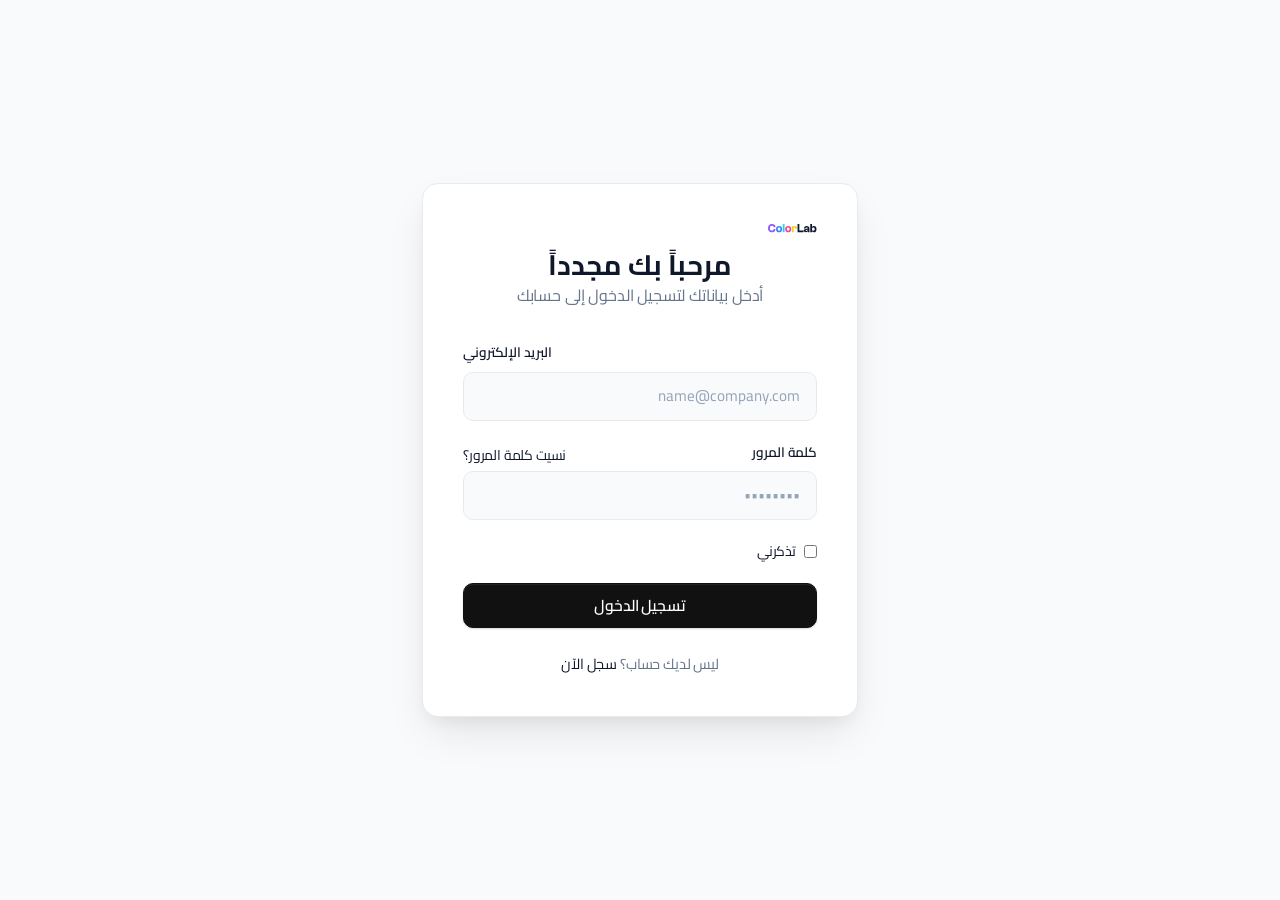
==== html/login.html @ 7257d904 "first commit" ====
<!DOCTYPE html>
<html lang="ar" dir="rtl">
<head>
    <meta charset="UTF-8">
    <meta name="viewport" content="width=device-width, initial-scale=1.0">
    <title>تسجيل الدخول - كولور لاب</title>
    <link rel="preconnect" href="https://fonts.googleapis.com">
    <link rel="preconnect" href="https://fonts.gstatic.com" crossorigin>
    <link href="https://fonts.googleapis.com/css2?family=Cairo:wght@400;500;600;700&family=Inter:wght@400;500;600;700&display=swap" rel="stylesheet">
    <link rel="stylesheet" href="../css/main.css">
    <link rel="stylesheet" href="../css/layout.css">
    <link rel="stylesheet" href="../css/components.css">
    <link rel="stylesheet" href="../css/polish.css">
    <link rel="stylesheet" href="../css/responsive.css">
    <style>
        body {
            background-color: var(--color-bg-alt);
            display: flex;
            align-items: center;
            justify-content: center;
            min-height: 100vh;
        }
        .login-container {
            width: 100%;
            max-width: 500px;
            padding: 2rem;
        }
        .login-card {
            background: #FFF;
            padding: 2.5rem;
            border-radius: var(--radius-lg);
            border: 1px solid var(--color-border);
            box-shadow: var(--shadow-hover);
            text-align: center;
        }
        .login-header {
            margin-bottom: 2rem;
        }
        .login-header h2 {
            font-size: 1.75rem;
            margin-top: 1rem;
        }
        .login-footer {
            margin-top: 1.5rem;
            font-size: 0.9rem;
            color: var(--color-text-muted);
        }
    </style>
</head>
<body>
    <div class="login-container">
        <div class="login-card fade-in">
            <div class="login-header">
                <a href="../index.html"><img src="../icons/logo.svg" alt="كولور لاب" height="32"></a>
                <h2>مرحباً بك مجدداً</h2>
                <p class="text-muted">أدخل بياناتك لتسجيل الدخول إلى حسابك</p>
            </div>
            
            <form action="#">
                <div class="form-group text-right">
                    <label class="form-label">البريد الإلكتروني</label>
                    <input type="email" class="form-control" placeholder="name@company.com" required>
                </div>
                <div class="form-group text-right">
                    <div style="display: flex; justify-content: space-between; align-items: center;">
                        <label class="form-label">كلمة المرور</label>
                        <a href="#" class="text-sm">نسيت كلمة المرور؟</a>
                    </div>
                    <input type="password" class="form-control" placeholder="••••••••" required>
                </div>
                <div class="form-group" style="display: flex; align-items: center; gap: 0.5rem;">
                    <input type="checkbox" id="remember">
                    <label for="remember" class="text-sm">تذكرني</label>
                </div>
                <button type="submit" class="btn btn-primary w-100 btn-lg">تسجيل الدخول</button>
            </form>
            
            <div class="login-footer">
                ليس لديك حساب؟ <a href="signup.html">سجل الآن</a>
            </div>
        </div>
    </div>
</body>
</html>
---- css/main.css ----
:root {
/* ==========================================================================
   Base CSS & Variables — ColorLab Design System
   Inspired by Stripe, Linear, Vercel aesthetics.
   ========================================================================== */

  /* Brand Colors (Updated based on Logo Identity) */
  --color-primary: #111111;
  --color-primary-hover: #212121;
  
  /* Primary Brand Accent (the vibrant purple from logo) */
  --color-accent: #7C3AED;
  --color-accent-hover: #6D28D9;

  /* Additional Identity Colors (from logo palette) */
  --color-blue: #2563EB;
  --color-cyan: #06B6D4;
  --color-pink: #DB2777;
  --color-yellow: #EAB308;

  /* Hero CTA button uses the purple brand color */
  --color-hero-cta: #7C3AED;
  --color-hero-cta-hover: #6D28D9;

  /* Neutral & Backgrounds */
  --color-bg: #ffffff;
  --color-bg-alt: #f9fafb;
  --color-surface: #ffffff;

  /* Typography Colors */
  --color-text: #0f172a;
  --color-text-muted: #64748b;
  --color-text-light: #94a3b8;

  /* Borders & Shadows */
  --color-border: #e8eaed;
  --color-border-hover: #c9d0d8;

  /* Shadow scale — from barely-there to deep lift */
  --shadow-xs:   0 1px 2px rgba(0, 0, 0, 0.05);
  --shadow-sm:   0 1px 3px rgba(0, 0, 0, 0.07), 0 1px 2px rgba(0, 0, 0, 0.04);
  --shadow-soft: 0 4px 16px rgba(0, 0, 0, 0.05), 0 1px 3px rgba(0, 0, 0, 0.04);
  --shadow-md:   0 8px 24px rgba(0, 0, 0, 0.07), 0 2px 6px rgba(0, 0, 0, 0.04);
  --shadow-hover: 0 20px 44px -8px rgba(0, 0, 0, 0.10), 0 8px 16px -4px rgba(0, 0, 0, 0.05);

  /* Typography System */
  --font-primary: "Inter", -apple-system, BlinkMacSystemFont, "Segoe UI", Roboto, "Helvetica Neue", Arial, sans-serif;
  --font-arabic: "Cairo", "Inter", sans-serif;

  /* Spacing & Radii */
  --radius-sm: 6px;
  --radius-md: 10px;
  --radius-lg: 16px;
  --radius-xl: 24px;
  --radius-full: 999px;

  /* Layout */
  --section-subtitle-max: 580px;

  /* Transitions */
  --transition-fast:   0.15s cubic-bezier(0.16, 1, 0.3, 1);
  --transition-normal: 0.28s cubic-bezier(0.16, 1, 0.3, 1);
  --transition-slow:   0.48s cubic-bezier(0.16, 1, 0.3, 1);
}

/* Base Reset */
*,
*::before,
*::after {
  box-sizing: border-box;
  margin: 0;
  padding: 0;
  scrollbar-width: thin;
  scrollbar-color: var(--color-primary) transparent;
}

::-webkit-scrollbar {
  width: 8px;
}

::-webkit-scrollbar-track {
  background: transparent;
}

::-webkit-scrollbar-thumb {
  background: var(--color-primary);
  border-radius: 10px;
}

::-webkit-scrollbar-thumb:hover {
  background: var(--color-primary-hover);
}

html {
  scroll-behavior: smooth;
}

body {
  font-family: var(--font-primary);
  background-color: var(--color-bg);
  color: var(--color-text);
  line-height: 1.6;
  -webkit-font-smoothing: antialiased;
  -moz-osx-font-smoothing: grayscale;
}

/* Ensure all form elements and buttons inherit the design system fonts */
input, 
button, 
select, 
textarea,
optgroup {
  font-family: inherit;
  font-size: inherit;
  line-height: inherit;
}

[lang="ar"] body,
[dir="rtl"] body {
  font-family: var(--font-arabic);
}

/* Typography Extensions */
h1,
h2,
h3,
h4,
h5,
h6 {
  line-height: 1.15;
  font-weight: 700;
  color: var(--color-text);
  letter-spacing: -0.03em;
}

[lang="ar"] h1,
[lang="ar"] h2,
[lang="ar"] h3,
[lang="ar"] h4,
[lang="ar"] h5,
[lang="ar"] h6 {
  letter-spacing: 0; /* Reset letter spacing for Arabic fonts */
}

a {
  color: var(--color-text);
  text-decoration: none;
  transition: color var(--transition-fast);
}

a:hover {
  color: var(--color-text-muted);
}

ul {
  list-style: none;
}

/* Generic Utility Classes — Using logical properties where possible */
.text-center {
  text-align: center;
}
.text-left {
  text-align: left;
}
.text-right {
  text-align: right;
}

[dir="rtl"] .text-left {
  text-align: right;
}
[dir="rtl"] .text-right {
  text-align: left;
}

.text-muted {
  color: var(--color-text-muted);
}
.text-sm {
  font-size: 0.875rem;
}

/* Backgrounds */
.bg-primary {
  background-color: var(--color-bg);
}
.bg-alt {
  background-color: var(--color-bg-alt);
}

/* Spacing Helpers */
.mt-4 {
  margin-top: 1rem;
}
.mt-6 {
  margin-top: 1.5rem;
}
.mt-8 {
  margin-top: 2rem;
}
.mt-12 {
  margin-top: 3rem;
}

.pt-12 {
  padding-top: 3rem;
}
.pb-12 {
  padding-bottom: 3rem;
}
.p-8 {
  padding: 2rem;
}
.px-4 {
  padding-left: 1rem;
  padding-right: 1rem;
}

/* Display Helpers */
.w-100 {
  width: 100%;
}
.w-80 {
  width: 80%;
}
.w-60 {
  width: 60%;
}

/* Fade in Animation */
@keyframes fadeIn {
  from {
    opacity: 0;
    transform: translateY(10px);
  }
  to {
    opacity: 1;
    transform: translateY(0);
  }
}

.fade-in {
  animation: fadeIn 0.4s ease forwards;
}
---- css/layout.css ----
/* ==========================================================================
   Layout Architecture
   ========================================================================== */

/* Universal Container */
.container {
    width: 100%;
    max-width: 1200px;
    margin: 0 auto;
    padding: 0 2rem;
}

/* Flex Utilities */
.flex-center {
    display: flex;
    align-items: center;
    justify-content: center;
}

.flex-between {
    display: flex;
    align-items: center;
    justify-content: space-between;
}

/* CSS Grid Engine */
.grid {
    display: grid;
    gap: 2rem;
}

.grid-2 {
    grid-template-columns: repeat(1, 1fr);
}

.grid-3 {
    grid-template-columns: repeat(1, 1fr);
}

@media (min-width: 768px) {
    .grid-2 {
        grid-template-columns: repeat(2, 1fr);
    }
    .grid-3 {
        grid-template-columns: repeat(3, 1fr);
    }
}

/* Sections */
.section-spacing {
    padding: 7rem 0;
}

.section-spacing-sm {
    padding: 4rem 0;
}

.section-divider {
    border-top: 1px solid var(--color-border);
}

/* Split Layout (50/50 side by side) */
.split-layout {
    display: flex;
    flex-direction: column;
    gap: 3rem;
    align-items: center;
}

@media (min-width: 900px) {
    .split-layout {
        flex-direction: row;
        justify-content: space-between;
    }
    
    .split-text, .split-image {
        flex: 1;
    }
    
    .split-image {
        max-width: 50%;
    }
}

/*
 * TOOL LAYOUT (Generator App Specific)
 * Using CSS Grid for the sidebar/main paradigm
 */
.app-layout {
    display: flex;
    min-height: 100vh;
    padding-inline-start: 0;
    transition: padding-inline-start 0.3s ease;
}

.sidebar {
    background-color: var(--color-bg-alt);
    border-inline-end: 1px solid var(--color-border);
    padding: 2rem;
    position: fixed;
    top: 0;
    inset-inline-start: 0;
    width: 320px;
    height: 100vh;
    overflow-y: auto;
    z-index: 1000;
    transition: transform 0.3s ease;
}

/* RTL / LTR specific off-screen transforms */
[dir="ltr"] .sidebar { transform: translateX(-100%); }
[dir="rtl"] .sidebar { transform: translateX(100%); }

.sidebar.open {
    transform: translateX(0) !important;
}

.app-layout.sidebar-open {
    padding-inline-start: 320px;
}

.main-content {
    padding: 2rem;
    background-color: var(--color-bg);
    flex: 1;
    min-width: 0; /* allows grid to shrink properly */
}

/* Sidebar close button for mobile or general use */
.sidebar-close {
    display: flex;
    justify-content: space-between;
    align-items: center;
    margin-bottom: 2rem;
}
---- css/components.css ----
/* ==========================================================================
   Components CSS — ColorLab Design System
   Buttons • Cards • Badges • Nav • Forms • Marketing blocks
   ========================================================================== */

/* ==========================================================================
   1. NAVBAR
   ========================================================================== */

.navbar {
  border-bottom: 1px solid transparent;
  background-color: rgba(255, 255, 255, 0.88);
  backdrop-filter: blur(16px);
  -webkit-backdrop-filter: blur(16px);
  position: sticky;
  top: 0;
  z-index: 100;
  transition:
    background-color var(--transition-normal),
    border-color var(--transition-normal),
    box-shadow var(--transition-normal);
}

.navbar.scrolled {
  border-bottom-color: var(--color-border);
}

.nav-content {
  display: flex;
  justify-content: space-between;
  align-items: center;
  height: 68px;
}

.logo {
  font-size: 1.25rem;
  font-weight: 700;
  letter-spacing: -0.05em;
  color: var(--color-text);
  display: flex;
  align-items: center;
}

.logo img {
  height: 30px;
}

.nav-links {
  display: flex;
  gap: 2rem;
  align-items: center;
}

.nav-link {
  font-size: 0.9rem;
  font-weight: 500;
  color: var(--color-text-muted);
  text-decoration: none;
  transition: color var(--transition-fast);
}

.nav-link:hover {
  color: var(--color-text);
}

/* ==========================================================================
   2. BUTTONS
   ========================================================================== */

.btn {
  display: inline-flex;
  align-items: center;
  justify-content: center;
  gap: 0.4em;
  padding: 0.65rem 1.4rem;
  font-weight: 600;
  font-size: 0.9rem;
  border-radius: var(--radius-md);
  border: 1px solid transparent;
  cursor: pointer;
  transition:
    background-color var(--transition-fast),
    box-shadow var(--transition-fast),
    transform var(--transition-fast),
    color var(--transition-fast),
    border-color var(--transition-fast);
  text-decoration: none;
  line-height: 1;
  white-space: nowrap;
  letter-spacing: -0.01em;
}

/* Black / brand primary button */
.btn-primary {
  background-color: var(--color-primary);
  color: #fff;
  border-color: var(--color-primary);
  box-shadow:
    0 1px 2px rgba(0, 0, 0, 0.15),
    inset 0 1px 0 rgba(255, 255, 255, 0.08);
}

.btn-primary:hover {
  background-color: var(--color-primary-hover);
  color: #fff;
  border-color: var(--color-primary-hover);
  box-shadow:
    0 4px 12px rgba(0, 0, 0, 0.15),
    inset 0 1px 0 rgba(255, 255, 255, 0.08);
  transform: translateY(-1px);
}

/* Ghost / secondary button */
.btn-secondary {
  background-color: #fff;
  color: var(--color-text);
  border-color: var(--color-border);
  box-shadow: var(--shadow-sm);
}

.btn-secondary:hover {
  background-color: var(--color-bg-alt);
  border-color: var(--color-border-hover);
  box-shadow: var(--shadow-soft);
  color: var(--color-text);
  transform: translateY(-1px);
}

/* Blue accent button — used for hero primary CTA */
.btn-accent {
  background-color: var(--color-hero-cta);
  color: #fff;
  border-color: var(--color-hero-cta);
  box-shadow:
    0 4px 16px rgba(26, 86, 255, 0.28),
    inset 0 1px 0 rgba(255, 255, 255, 0.12);
}

.btn-accent:hover {
  background-color: var(--color-hero-cta-hover);
  color: #fff;
  border-color: var(--color-hero-cta-hover);
  box-shadow:
    0 6px 22px rgba(26, 86, 255, 0.35),
    inset 0 1px 0 rgba(255, 255, 255, 0.12);
  transform: translateY(-1px);
}

.btn-sm {
  padding: 0.45rem 0.9rem;
  font-size: 0.85rem;
}

.btn-lg {
  padding: 0.875rem 1.75rem;
  font-size: 0.975rem;
}

/* ==========================================================================
   3. CARDS (Base)
   ========================================================================== */

.card {
  background-color: var(--color-surface);
  border-radius: var(--radius-lg);
  border: 1px solid var(--color-border);
  padding: 2rem;
  box-shadow: var(--shadow-soft);
  transition:
    box-shadow var(--transition-normal),
    transform var(--transition-normal),
    border-color var(--transition-normal);
}

.card:hover {
  box-shadow: var(--shadow-hover);
  transform: translateY(-2px);
  border-color: var(--color-border-hover);
}

/* ==========================================================================
   4. BADGES
   ========================================================================== */

.badge {
  display: inline-flex;
  align-items: center;
  gap: 0.4rem;
  padding: 0.32rem 0.85rem;
  border-radius: var(--radius-full);
  font-size: 0.7rem;
  font-weight: 700;
  text-transform: uppercase;
  letter-spacing: 0.08em;
  background-color: #eff6ff;
  color: var(--color-accent);
  border: 1px solid #dbeafe;
  margin-bottom: 1.25rem;
}

.badge::before {
  content: "";
  display: inline-block;
  width: 5px;
  height: 5px;
  border-radius: 50%;
  background: currentColor;
  opacity: 0.75;
  flex-shrink: 0;
}

/* Dark glass badge — used in offers section */
.badge-glass {
  background: rgba(255, 255, 255, 0.1);
  color: #fff;
  border: 1px solid rgba(255, 255, 255, 0.18);
  letter-spacing: 0.08em;
}

.badge-glass::before {
  background: rgba(255, 255, 255, 0.7);
}

/* ==========================================================================
   5. HERO SECTION
   ========================================================================== */

.hero {
  min-height: calc(100vh - 68px);
  display: flex;
  align-items: center;
  background: #fff;
  position: relative;
  overflow: hidden;
}

.hero-title {
  font-size: clamp(2.75rem, 5.5vw, 4.25rem);
  font-weight: 800;
  letter-spacing: -0.04em;
  line-height: 1.05;
  margin-bottom: 1.25rem;
  color: var(--color-text);
}

.hero-subtitle {
  font-size: 1.1rem;
  color: var(--color-text-muted);
  max-width: 500px;
  line-height: 1.75;
  margin: 0 0 2.25rem;
}

.hero-actions {
  display: flex;
  gap: 0.875rem;
  align-items: center;
  margin-bottom: 2rem;
}

/* Hero CTA button is blue (accent), not black */
.hero-cta-btn {
  display: inline-flex;
  align-items: center;
  gap: 0.4em;
  padding: 0.875rem 1.75rem;
  font-size: 0.975rem;
  font-weight: 700;
  border-radius: var(--radius-md);
  background-color: var(--preview-primary, var(--color-hero-cta));
  color: #fff;
  border: none;
  cursor: pointer;
  text-decoration: none;
  transition:
    background-color 0.4s ease,
    box-shadow var(--transition-fast),
    transform var(--transition-fast);
  box-shadow: 0 4px 16px rgba(26, 86, 255, 0.25);
  letter-spacing: -0.01em;
  line-height: 1;
}

.hero-cta-btn:hover {
  transform: translateY(-1px);
  box-shadow: 0 6px 24px rgba(26, 86, 255, 0.35);
  color: #fff;
}

/* Interactive color picker (try-it panel) */
.hero-interactive {
  border-top: 1px solid var(--color-border);
  padding-top: 1.5rem;
}

.hero-interactive-label {
  font-size: 0.8rem;
  font-weight: 600;
  color: var(--color-text-muted);
  margin-bottom: 0.75rem;
  text-transform: uppercase;
  letter-spacing: 0.06em;
}

.hero-color-picker {
  display: flex;
  gap: 0.65rem;
  align-items: center;
}

/* Palette swatch buttons */
.color-btn {
  width: 26px;
  height: 26px;
  border-radius: 50%;
  border: 2px solid #fff;
  cursor: pointer;
  background: none;
  padding: 0;
  box-shadow: 0 0 0 2px transparent;
  transition:
    transform 160ms cubic-bezier(0.16, 1, 0.3, 1),
    box-shadow 160ms ease;
  flex-shrink: 0;
}

.color-btn:hover {
  transform: scale(1.22);
}

.color-btn.active {
  transform: scale(1.18);
}

/* ==========================================================================
   6. HERO VISUAL CARDS (Right side floating composition)
   ========================================================================== */

.hero-visuals {
  position: relative;
  height: 460px;
  display: flex;
  align-items: center;
  justify-content: center;
}

/* Ambient blur glow behind cards */
.hero-glow {
  position: absolute;
  top: 50%;
  left: 50%;
  width: 260px;
  height: 260px;
  background: var(--preview-primary, var(--color-hero-cta));
  filter: blur(88px);
  opacity: 0.12;
  transform: translate(-50%, -50%);
  transition: background 0.5s ease;
  border-radius: 50%;
  pointer-events: none;
}

/* Decorative dot grid */
.hero-dots {
  position: absolute;
  top: 10px;
  right: -10px;
  width: 140px;
  height: 140px;
  background-image: radial-gradient(
    var(--color-border) 1.5px,
    transparent 1.5px
  );
  background-size: 14px 14px;
  opacity: 0.6;
  pointer-events: none;
  z-index: 1;
}

/* Primary palette card */
.hero-palette-card {
  position: absolute;
  top: 30px;
  right: 10px;
  width: 256px;
  background-color: var(--preview-card, #f8fafc);
  border: 1px solid var(--preview-border, var(--color-border));
  border-radius: var(--radius-lg);
  padding: 1.25rem;
  box-shadow:
    0 20px 48px rgba(0, 0, 0, 0.08),
    0 4px 12px rgba(0, 0, 0, 0.04);
  transform: rotate(2.5deg);
  z-index: 3;
  transition:
    background-color 0.5s ease,
    border-color 0.5s ease,
    box-shadow 0.5s ease;
}

.hero-card-header {
  display: flex;
  justify-content: space-between;
  align-items: center;
  margin-bottom: 1.1rem;
}

.hero-card-dots {
  display: flex;
  gap: 0.45rem;
}

.hero-card-dot {
  width: 10px;
  height: 10px;
  border-radius: 50%;
  transition: background-color 0.4s ease;
}

.hero-card-label {
  font-size: 0.65rem;
  font-weight: 700;
  color: var(--preview-text-sec, var(--color-text-muted));
  text-transform: uppercase;
  letter-spacing: 0.08em;
}

.hero-swatch-primary {
  height: 90px;
  background-color: var(--preview-primary, var(--color-hero-cta));
  border-radius: 10px;
  margin-bottom: 0.75rem;
  display: flex;
  align-items: flex-end;
  padding: 0.7rem;
  transition: background-color 0.4s ease;
}

.hero-swatch-label {
  background-color: rgba(255, 255, 255, 0.92);
  padding: 0.2rem 0.55rem;
  border-radius: 4px;
  font-size: 0.65rem;
  font-weight: 700;
  color: #0f172a;
}

.hero-swatch-row {
  display: grid;
  grid-template-columns: 1fr 1fr;
  gap: 0.65rem;
}

.hero-swatch-secondary,
.hero-swatch-accent {
  height: 48px;
  border-radius: 8px;
  display: flex;
  align-items: flex-end;
  padding: 0.45rem;
  transition: background-color 0.4s ease;
}

.hero-swatch-secondary {
  background-color: var(--preview-secondary, #0ea5e9);
}

.hero-swatch-accent {
  background-color: var(--preview-accent, #f43f5e);
}

.hero-swatch-label-sm {
  background-color: rgba(255, 255, 255, 0.9);
  padding: 0.15rem 0.4rem;
  border-radius: 3px;
  font-size: 0.58rem;
  font-weight: 700;
  color: #0f172a;
}

/* Secondary UI block-fragment card */
.hero-ui-block {
  position: absolute;
  bottom: 50px;
  left: 0;
  width: 210px;
  background-color: var(--preview-surface, #fff);
  border: 1px solid var(--preview-border, var(--color-border));
  border-radius: 14px;
  padding: 1.25rem;
  box-shadow:
    0 14px 36px rgba(0, 0, 0, 0.07),
    0 3px 8px rgba(0, 0, 0, 0.04);
  transform: rotate(-3.5deg);
  z-index: 2;
  transition:
    background-color 0.5s ease,
    border-color 0.5s ease;
}

.hero-ui-block-line {
  height: 5px;
  width: 42%;
  background-color: var(--preview-text-sec, var(--color-text-muted));
  border-radius: 3px;
  margin-bottom: 1.1rem;
  opacity: 0.4;
  transition: background-color 0.4s ease;
}

.hero-ui-block-placeholder {
  height: 52px;
  background-color: var(--preview-text-pri, var(--color-text));
  border-radius: 8px;
  margin-bottom: 0.9rem;
  opacity: 0.05;
  transition: background-color 0.4s ease;
}

.hero-ui-block-actions {
  display: flex;
  gap: 0.5rem;
  align-items: center;
}

.hero-ui-input {
  flex: 1;
  height: 26px;
  background-color: var(--preview-bg, #f1f5f9);
  border: 1px solid var(--preview-border, var(--color-border));
  border-radius: 6px;
  transition: all 0.4s ease;
}

.hero-ui-btn {
  width: 56px;
  height: 26px;
  background-color: var(--preview-primary, var(--color-hero-cta));
  border-radius: 6px;
  transition: background-color 0.4s ease;
}

/* Floating notification chip */
.hero-chip {
  position: absolute;
  bottom: 158px;
  right: -8px;
  padding: 0.55rem 1rem;
  background-color: var(--preview-card, #f8fafc);
  border: 1px solid var(--preview-border, var(--color-border));
  color: var(--preview-text-pri, var(--color-text));
  border-radius: var(--radius-full);
  font-weight: 600;
  font-size: 0.78rem;
  box-shadow: 0 8px 24px rgba(0, 0, 0, 0.09);
  display: flex;
  align-items: center;
  gap: 0.5rem;
  z-index: 4;
  transition:
    background-color 0.4s ease,
    border-color 0.4s ease,
    color 0.4s ease;
  white-space: nowrap;
}

.hero-chip-dot {
  width: 7px;
  height: 7px;
  border-radius: 50%;
  background-color: var(--preview-accent, #f43f5e);
  flex-shrink: 0;
  animation: chipPulse 2s ease-in-out infinite;
}

@keyframes chipPulse {
  0%,
  100% {
    opacity: 1;
    transform: scale(1);
  }
  50% {
    opacity: 0.65;
    transform: scale(0.85);
  }
}

/* ==========================================================================
   7. SECTION TYPOGRAPHY
   ========================================================================== */

.section-label {
  display: inline-block;
  font-size: 0.72rem;
  font-weight: 700;
  letter-spacing: 0.1em;
  text-transform: uppercase;
  color: var(--color-accent);
  margin-bottom: 0.875rem;
}

.section-title {
  font-size: clamp(2rem, 3.5vw, 2.75rem);
  font-weight: 800;
  letter-spacing: -0.04em;
  line-height: 1.1;
  margin-bottom: 1rem;
  color: var(--color-text);
}

.section-subtitle {
  font-size: 1.05rem;
  color: var(--color-text-muted);
  max-width: var(--section-subtitle-max, 580px);
  margin: 0 auto 3.5rem;
  line-height: 1.72;
}

/* ==========================================================================
   8. SERVICE CARDS
   ========================================================================== */

.service-card {
  text-align: inherit;
  padding: 2.25rem;
  background: #fff;
  border: 1px solid rgba(0, 0, 0, 0.07);
  border-top: 3px solid transparent;
  border-radius: var(--radius-lg);
  box-shadow: var(--shadow-sm);
  transition:
    transform var(--transition-normal),
    box-shadow var(--transition-normal),
    border-top-color var(--transition-normal);
}

.service-card:hover {
  border-top-color: var(--color-accent);
  transform: translateY(-3px);
  box-shadow: var(--shadow-md);
}

.service-card h3 {
  font-size: 1.05rem;
  font-weight: 700;
  margin-bottom: 0.65rem;
  letter-spacing: -0.02em;
  color: var(--color-text);
}

.service-card p {
  font-size: 0.9rem;
  line-height: 1.7;
  color: var(--color-text-muted);
}

/* ==========================================================================
   9. FEATURE CARDS
   ========================================================================== */

.feature-card {
  text-align: inherit;
  padding: 2.25rem;
  background: #fff;
  border: 1px solid rgba(0, 0, 0, 0.07);
  border-radius: var(--radius-lg);
  box-shadow: var(--shadow-sm);
  transition:
    transform var(--transition-normal),
    box-shadow var(--transition-normal),
    border-color var(--transition-normal);
}

.feature-card:hover {
  transform: translateY(-3px);
  box-shadow: var(--shadow-md);
  border-color: rgba(0, 0, 0, 0.1);
}

.feature-card h3 {
  font-size: 1.05rem;
  font-weight: 700;
  margin-bottom: 0.6rem;
  color: var(--color-text);
  letter-spacing: -0.02em;
}

.feature-card p {
  font-size: 0.9rem;
  line-height: 1.7;
  color: var(--color-text-muted);
}

/* ==========================================================================
   10. ICON BOX
   ========================================================================== */

.icon-box {
  display: inline-flex;
  align-items: center;
  justify-content: center;
  width: 44px;
  height: 44px;
  border-radius: 12px;
  background: #f3f4f6;
  color: #555;
  margin-bottom: 1.5rem;
  flex-shrink: 0;
}

.icon-box.accent {
  background: #eff6ff;
  color: var(--color-accent);
}

/* ==========================================================================
   11. HOW IT WORKS — Step Cards
   ========================================================================== */

.step-card {
  position: relative;
  padding: 2rem;
  text-align: inherit;
}

.step-number {
  font-size: 4.5rem;
  font-weight: 900;
  line-height: 1;
  letter-spacing: -0.05em;
  color: var(--color-text);
  opacity: 0.05;
  display: block;
  font-variant-numeric: tabular-nums;
  margin-bottom: 0.5rem;
}

.step-card h4 {
  font-size: 1.1rem;
  font-weight: 700;
  margin-bottom: 0.65rem;
  color: var(--color-text);
  letter-spacing: -0.02em;
}

.step-card p {
  font-size: 0.9rem;
  line-height: 1.7;
  color: var(--color-text-muted);
}

/* ==========================================================================
   12. PRICING
   ========================================================================== */

.pricing-grid {
  display: grid;
  gap: 1.5rem;
  margin-top: 3rem;
  align-items: start;
}

@media (min-width: 768px) {
  .pricing-grid {
    grid-template-columns: repeat(3, 1fr);
  }
}

.pricing-card {
  background: #fff;
  border: 1px solid var(--color-border);
  border-radius: var(--radius-lg);
  padding: 2.25rem;
  display: flex;
  flex-direction: column;
  position: relative;
  transition:
    transform var(--transition-normal),
    box-shadow var(--transition-normal),
    border-color var(--transition-normal);
  box-shadow: var(--shadow-soft);
}

.pricing-card:hover {
  transform: translateY(-3px);
  box-shadow: var(--shadow-hover);
}

.pricing-card.popular {
  border: 2px solid var(--color-accent);
  box-shadow: var(--shadow-hover);
  transform: translateY(-6px);
}

.pricing-card.popular:hover {
  transform: translateY(-9px);
}

.pricing-card.popular::before {
  content: "موصى به";
  position: absolute;
  top: 0;
  left: 50%;
  transform: translate(-50%, -50%);
  background: var(--color-accent);
  color: #fff;
  padding: 0.32rem 1.1rem;
  border-radius: var(--radius-full);
  font-size: 0.7rem;
  font-weight: 700;
  letter-spacing: 0.06em;
  text-transform: uppercase;
}

.pricing-header h3 {
  font-size: 1.05rem;
  font-weight: 700;
  letter-spacing: -0.02em;
  margin-bottom: 0.35rem;
  color: var(--color-text);
}

.pricing-header p {
  font-size: 0.875rem;
  color: var(--color-text-muted);
  line-height: 1.5;
  margin: 0;
}

.pricing-price {
  font-size: 2.75rem;
  font-weight: 800;
  color: var(--color-text);
  margin: 1.25rem 0;
  letter-spacing: -0.04em;
  line-height: 1;
  display: flex;
  align-items: flex-end;
  gap: 0.2rem;
}

.pricing-price sup {
  font-size: 1.15rem;
  font-weight: 700;
  margin-bottom: 0.35rem;
}

.pricing-price span {
  font-size: 0.875rem;
  font-weight: 400;
  color: var(--color-text-muted);
  margin-bottom: 0.15rem;
}

.pricing-divider {
  border: none;
  border-top: 1px solid var(--color-border);
  margin: 1.25rem 0;
}

.pricing-features {
  margin: 0 0 1.5rem;
  flex: 1;
}

.pricing-features li {
  display: flex;
  align-items: center;
  gap: 0.75rem;
  padding: 0.45rem 0;
  font-size: 0.9rem;
  color: var(--color-text-muted);
  border-bottom: 1px solid rgba(0, 0, 0, 0.04);
  line-height: 1.4;
}

.pricing-features li:last-child {
  border-bottom: none;
}

/* SVG check icon for pricing lists */
.check-icon {
  display: inline-flex;
  align-items: center;
  justify-content: center;
  width: 17px;
  height: 17px;
  border-radius: 50%;
  background: #ecfdf5;
  color: #059669;
  flex-shrink: 0;
  font-size: 0.6rem;
  font-weight: 700;
}

.pricing-features li svg.icon {
  width: 15px;
  height: 15px;
  color: #059669;
  flex-shrink: 0;
}

/* ==========================================================================
   13. TESTIMONIALS
   ========================================================================== */

.testimonials-grid {
  display: grid;
  gap: 1.5rem;
  margin-top: 3rem;
}

@media (min-width: 768px) {
  .testimonials-grid {
    grid-template-columns: repeat(3, 1fr);
  }
}

.testimonial-card {
  background: #fff;
  border: 1px solid var(--color-border);
  border-radius: var(--radius-lg);
  padding: 2rem;
  text-align: left;
  box-shadow: var(--shadow-soft);
  transition:
    box-shadow var(--transition-normal),
    border-color var(--transition-normal),
    transform var(--transition-normal);
  position: relative;
  overflow: hidden;
}

.testimonial-card:hover {
  box-shadow: var(--shadow-md);
  border-color: var(--color-border-hover);
  transform: translateY(-2px);
}

.testimonial-card::before {
  content: "\201C";
  position: absolute;
  top: 1rem;
  right: 1.5rem;
  font-size: 5rem;
  line-height: 1;
  font-family: Georgia, serif;
  color: var(--color-text);
  opacity: 0.04;
  pointer-events: none;
}

.testimonial-stars {
  display: flex;
  gap: 2px;
  margin-bottom: 1rem;
  color: #f59e0b;
  font-size: 0.8rem;
}

.testimonial-content {
  font-size: 0.95rem;
  color: var(--color-text);
  margin-bottom: 1.5rem;
  font-style: normal;
  line-height: 1.8;
  font-weight: 400;
}

.testimonial-author {
  display: flex;
  align-items: center;
  gap: 0.875rem;
}

.author-avatar {
  width: 40px;
  height: 40px;
  border-radius: 50%;
  overflow: hidden;
  flex-shrink: 0;
  border: 2px solid var(--color-border);
}

.author-avatar img {
  width: 100%;
  height: 100%;
  object-fit: cover;
  display: block;
}

.author-info h5 {
  font-size: 0.875rem;
  font-weight: 700;
  color: var(--color-text);
  letter-spacing: -0.01em;
  margin: 0 0 0.15rem;
}

.author-info p {
  font-size: 0.78rem;
  color: var(--color-text-light);
  margin: 0;
  line-height: 1.4;
}

/* ==========================================================================
   14. FORMS
   ========================================================================== */

.form-group {
  margin-bottom: 1.25rem;
  text-align: left;
  position: relative;
}

.form-label {
  display: block;
  font-size: 0.83rem;
  font-weight: 600;
  margin-bottom: 0.45rem;
  color: var(--color-text);
  letter-spacing: -0.01em;
}

.form-control {
  width: 100%;
  padding: 0.75rem 1rem;
  font-size: 0.95rem;
  font-family: inherit;
  background: var(--color-bg-alt);
  border: 1px solid var(--color-border);
  border-radius: var(--radius-md);
  color: var(--color-text);
  transition:
    border-color var(--transition-fast),
    box-shadow var(--transition-fast),
    background var(--transition-fast);
  line-height: 1.5;
}

.form-control::placeholder {
  color: var(--color-text-light);
}

.form-control:focus {
  outline: none;
  background: #fff;
  border-color: rgba(26, 86, 255, 0.5);
  box-shadow: 0 0 0 3px rgba(26, 86, 255, 0.09);
}

textarea.form-control {
  min-height: 130px;
  resize: vertical;
}

/* ==========================================================================
   15. CONTACT
   ========================================================================== */

.contact-wrapper {
  display: grid;
  gap: 3rem;
}

@media (min-width: 768px) {
  .contact-wrapper {
    grid-template-columns: 1fr 1.5fr;
  }
}

.contact-info {
  text-align: left;
}

.info-item {
  display: flex;
  gap: 1rem;
  margin-bottom: 1.75rem;
  align-items: flex-start;
}

.info-icon {
  width: 38px;
  height: 38px;
  min-width: 38px;
  background: #eff6ff;
  border-radius: 10px;
  display: flex;
  align-items: center;
  justify-content: center;
  color: var(--color-accent);
  flex-shrink: 0;
}

.info-text h5 {
  font-size: 0.875rem;
  font-weight: 700;
  margin: 0 0 0.2rem;
  color: var(--color-text);
  letter-spacing: -0.01em;
}

.info-text p {
  font-size: 0.875rem;
  color: var(--color-text-muted);
  margin: 0;
  line-height: 1.5;
}

.contact-form.card {
  padding: 2.5rem;
}

/* Map Placeholder */
.map-placeholder {
  width: 100%;
  height: 260px;
  background:
    linear-gradient(rgba(241, 245, 249, 0.9), rgba(241, 245, 249, 0.9)),
    repeating-linear-gradient(
      0deg,
      transparent,
      transparent 24px,
      rgba(0, 0, 0, 0.04) 24px,
      rgba(0, 0, 0, 0.04) 25px
    ),
    repeating-linear-gradient(
      90deg,
      transparent,
      transparent 24px,
      rgba(0, 0, 0, 0.04) 24px,
      rgba(0, 0, 0, 0.04) 25px
    );
  border: 1px dashed var(--color-border);
  border-radius: var(--radius-lg);
  position: relative;
  overflow: hidden;
  margin-top: 2rem;
  cursor: pointer;
  display: flex;
  align-items: center;
  justify-content: center;
  flex-direction: column;
  gap: 0.5rem;
  transition:
    background var(--transition-fast),
    border-color var(--transition-fast);
}

.map-placeholder:hover {
  border-color: var(--color-border-hover);
  background:
    linear-gradient(rgba(236, 240, 245, 0.95), rgba(236, 240, 245, 0.95)),
    repeating-linear-gradient(
      0deg,
      transparent,
      transparent 24px,
      rgba(0, 0, 0, 0.05) 24px,
      rgba(0, 0, 0, 0.05) 25px
    ),
    repeating-linear-gradient(
      90deg,
      transparent,
      transparent 24px,
      rgba(0, 0, 0, 0.05) 24px,
      rgba(0, 0, 0, 0.05) 25px
    );
}

.map-placeholder::after {
  content: "📍  Click to load map";
  color: var(--color-text-light);
  font-size: 0.825rem;
  font-weight: 500;
}

.map-placeholder::before {
  content: "";
  width: 40px;
  height: 40px;
  background: var(--color-border);
  border-radius: 50%;
  display: block;
}

/* ==========================================================================
   16. FAQ ACCORDION
   ========================================================================== */

.faq-accordion {
  max-width: 720px;
  margin: 2.5rem auto 0;
}

.faq-card {
  background: #fff;
  border: 1px solid var(--color-border);
  border-radius: var(--radius-md);
  margin-bottom: 0.65rem;
  overflow: hidden;
  transition:
    box-shadow var(--transition-normal),
    border-color var(--transition-normal);
}

.faq-card:hover {
  border-color: var(--color-border-hover);
  box-shadow: var(--shadow-soft);
}

.faq-header {
  padding: 1.25rem 1.5rem;
  display: flex;
  justify-content: space-between;
  align-items: center;
  cursor: pointer;
  user-select: none;
  gap: 1rem;
}

.faq-header h4 {
  margin: 0;
  font-size: 0.975rem;
  font-weight: 600;
  color: var(--color-text);
  letter-spacing: -0.01em;
  line-height: 1.45;
}

.faq-chevron {
  width: 18px;
  height: 18px;
  color: var(--color-text-light);
  flex-shrink: 0;
  transition:
    transform var(--transition-normal),
    color var(--transition-fast);
}

.faq-card.open .faq-chevron {
  transform: rotate(180deg);
  color: var(--color-text);
}

.faq-card.open .faq-header {
  border-bottom: 1px solid var(--color-border);
}

/* Smooth height animation via CSS grid trick */
.faq-content-wrapper {
  display: grid;
  grid-template-rows: 0fr;
  transition: grid-template-rows var(--transition-normal);
  overflow: hidden;
}

.faq-content-wrapper.open {
  grid-template-rows: 1fr;
}

.faq-content-inner {
  overflow: hidden;
  padding: 0 1.5rem;
  color: var(--color-text-muted);
  font-size: 0.925rem;
  line-height: 1.8;
}

.faq-content-wrapper.open .faq-content-inner {
  padding: 1.1rem 1.5rem 1.5rem;
}

/* Legacy compat — hide old faq-content (motion.css takes over) */
.faq-content {
  display: block !important;
  padding: 0 !important;
  animation: none !important;
}

/* ==========================================================================
   17. FOOTER
   ========================================================================== */

.footer {
  background: var(--color-bg-alt);
}

.footer-top {
  display: grid;
  gap: 2.5rem;
  text-align: left;
  padding-bottom: 3.5rem;
  border-bottom: 1px solid var(--color-border);
}

@media (min-width: 768px) {
  .footer-top {
    grid-template-columns: 2fr 1fr 1fr 1fr;
  }
  .footer-bottom {
    flex-direction: row;
    justify-content: space-between;
  }
}

.footer-col .footer-brand .logo {
  margin-bottom: 10px;
}

.footer-col h5 {
  font-size: 0.75rem;
  font-weight: 700;
  text-transform: uppercase;
  letter-spacing: 0.09em;
  color: var(--color-text);
  margin-bottom: 1.1rem;
}

.footer-links li {
  margin-bottom: 0.6rem;
}

.footer-links a {
  color: var(--color-text-muted);
  font-size: 0.875rem;
  transition: color var(--transition-fast);
  display: inline-block;
}

.footer-links a:hover {
  color: var(--color-text);
}

.footer-bottom {
  padding-top: 1.75rem;
  display: flex;
  flex-direction: column;
  align-items: center;
  gap: 1rem;
}

.footer-bottom-links {
  display: flex;
  gap: 1.5rem;
  align-items: center;
}

.footer-bottom-links a {
  color: var(--color-text-muted);
  font-size: 0.8rem;
  transition: color var(--transition-fast);
}

.footer-bottom-links a:hover {
  color: var(--color-text);
}

/* ==========================================================================
   18. MISC UTILITIES
   ========================================================================== */

/* Text selection */
::selection {
  background: rgba(26, 86, 255, 0.12);
  color: var(--color-text);
}

/* Nav accent link (Login btn in nav) */
.nav-links .btn.btn-sm {
  border-radius: var(--radius-md);
  padding: 0.45rem 1rem;
  font-size: 0.875rem;
  font-weight: 600;
}
---- css/polish.css ----
/* ==========================================================================
   Polish CSS — Premium SaaS Design Refinements
   Visual excellence layer. References Stripe, Linear, Vercel, Framer.
   ========================================================================== */


/* --------------------------------------------------------------------------
   1. GLOBAL BODY & FONT TUNING
   -------------------------------------------------------------------------- */

body {
    font-size: 16px;
    letter-spacing: -0.01em;
    line-height: 1.65;
}

p {
    color: var(--color-text-muted);
    line-height: 1.78;
}

strong {
    color: var(--color-text);
    font-weight: 600;
}

/* Smooth anchor navigation with sticky nav offset */
section[id] {
    scroll-margin-top: 80px;
}


/* --------------------------------------------------------------------------
   2. NAVIGATION — Refined, elegant
   -------------------------------------------------------------------------- */

.navbar {
    height: 68px;
}

.nav-content {
    height: 68px;
}

.nav-link {
    position: relative;
    padding-bottom: 2px;
}

.nav-link::after {
    content: '';
    position: absolute;
    bottom: -2px;
    left: 0;
    width: 0;
    height: 1.5px;
    background: var(--color-text);
    transition: width var(--transition-normal);
    border-radius: 2px;
}

.nav-link:hover::after,
.nav-link.active::after {
    width: 100%;
}

.nav-link.active {
    color: var(--color-text);
}


/* --------------------------------------------------------------------------
   3. HERO SECTION — Bold, spacious, premium feel
   -------------------------------------------------------------------------- */

.hero::before {
    content: '';
    position: absolute;
    top: -250px;
    right: -250px;
    width: 800px;
    height: 800px;
    background: radial-gradient(ellipse, rgba(26, 86, 255, 0.05) 0%, transparent 68%);
    pointer-events: none;
    z-index: 0;
}

.hero::after {
    content: '';
    position: absolute;
    bottom: -100px;
    left: -150px;
    width: 500px;
    height: 500px;
    background: radial-gradient(ellipse, rgba(139, 92, 246, 0.04) 0%, transparent 65%);
    pointer-events: none;
    z-index: 0;
}

.hero .container {
    position: relative;
    z-index: 1;
}

/* Title mark highlight */
.hero-title mark {
    background: none;
    color: var(--color-accent);
}

.hero-title {
    font-size: clamp(2.75rem, 5.5vw, 4.25rem);
    font-weight: 800;
    letter-spacing: -0.04em;
    line-height: 1.05;
    margin-bottom: 1.5rem;
    color: var(--color-text);
}

.hero-subtitle {
    font-size: 1.125rem;
    color: var(--color-text-muted);
    max-width: 440px;
    line-height: 1.75;
    margin-bottom: 2.5rem;
}

/* Accent keyword highlight in hero heading */
.hero-title mark {
    background: none;
    color: var(--color-accent);
}


/* --------------------------------------------------------------------------
   4. SECTION TYPOGRAPHY SYSTEM
   -------------------------------------------------------------------------- */

.section-label {
    display: inline-block;
    font-size: 0.72rem;
    font-weight: 700;
    letter-spacing: 0.1em;
    text-transform: uppercase;
    color: var(--color-accent);
    margin-bottom: 0.875rem;
}

.section-title {
    font-size: clamp(2rem, 3.5vw, 2.75rem);
    font-weight: 800;
    letter-spacing: -0.04em;
    line-height: 1.1;
    margin-bottom: 1rem;
    color: var(--color-text);
}

.section-subtitle {
    font-size: 1.05rem;
    color: var(--color-text-muted);
    max-width: var(--section-subtitle-max, 580px);
    line-height: 1.72;
    margin: 0 auto 3.5rem;
}


/* --------------------------------------------------------------------------
   5. BADGES — Refined pill design
   -------------------------------------------------------------------------- */

.badge {
    display: inline-flex;
    align-items: center;
    gap: 0.4rem;
    padding: 0.35rem 0.9rem;
    border-radius: 999px;
    font-size: 0.72rem;
    font-weight: 700;
    text-transform: uppercase;
    letter-spacing: 0.07em;
    background-color: #f0f4ff;
    color: var(--color-accent);
    border: 1px solid #dbeafe;
    margin-bottom: 1.25rem;
}

.badge::before {
    content: '';
    display: inline-block;
    width: 6px;
    height: 6px;
    border-radius: 50%;
    background: currentColor;
    opacity: 0.7;
}


/* --------------------------------------------------------------------------
   6. CARDS — Soft, minimal, premium
   -------------------------------------------------------------------------- */

.card {
    border-radius: var(--radius-lg);
    border-color: rgba(0, 0, 0, 0.06);
}


/* --------------------------------------------------------------------------
   7. FEATURE CARDS — Refined structure
   -------------------------------------------------------------------------- */

.feature-card {
    padding: 2.25rem;
    text-align: left;
    background: #fff;
    border: 1px solid rgba(0, 0, 0, 0.06);
    border-radius: var(--radius-lg);
    box-shadow: 0 1px 3px rgba(0, 0, 0, 0.04), 0 1px 2px rgba(0, 0, 0, 0.02);
    transition: transform var(--transition-normal), box-shadow var(--transition-normal), border-color var(--transition-normal);
}

.feature-card:hover {
    transform: translateY(-3px);
    box-shadow: 0 12px 28px -6px rgba(0, 0, 0, 0.08), 0 4px 8px rgba(0, 0, 0, 0.03);
    border-color: rgba(0, 0, 0, 0.1);
}

.feature-card h3 {
    font-size: 1.05rem;
    font-weight: 700;
    margin-bottom: 0.6rem;
    color: var(--color-text);
    letter-spacing: -0.02em;
}

.feature-card p {
    font-size: 0.9rem;
    line-height: 1.65;
    color: var(--color-text-muted);
}

.feature-icon {
    width: 44px;
    height: 44px;
    background: #f5f5f5;
    border-radius: 10px;
    display: flex;
    align-items: center;
    justify-content: center;
    margin-bottom: 1.5rem;
    font-size: inherit;
}


/* --------------------------------------------------------------------------
   8. SERVICE CARDS — Left-aligned with subtle accent line
   -------------------------------------------------------------------------- */

.service-card {
    text-align: left;
    padding: 2.25rem;
    background: #fff;
    border: 1px solid rgba(0, 0, 0, 0.06);
    border-top: 3px solid transparent;
    transition: transform var(--transition-normal), box-shadow var(--transition-normal), border-top-color var(--transition-normal);
}

.service-card:hover {
    border-top-color: var(--color-accent);
    transform: translateY(-3px);
    box-shadow: 0 12px 28px -6px rgba(0, 0, 0, 0.07);
}

.service-icon {
    width: 42px;
    height: 42px;
    background: #f0f4ff;
    border-radius: 10px;
    display: flex;
    align-items: center;
    justify-content: center;
    margin-bottom: 1.5rem;
}

.service-card h3 {
    font-size: 1.05rem;
    font-weight: 700;
    margin-bottom: 0.65rem;
    letter-spacing: -0.02em;
}

.service-card p {
    font-size: 0.9rem;
    line-height: 1.65;
}


/* --------------------------------------------------------------------------
   9. HOW IT WORKS — Premium icon steps
   -------------------------------------------------------------------------- */

.steps-wrapper {
    display: grid;
    grid-template-columns: 1fr auto 1fr auto 1fr;
    align-items: start;
    gap: 0;
    position: relative;
}

.step-card {
    position: relative;
    padding: 1.5rem 1rem;
    text-align: center;
    background: transparent;
}

.step-card::before {
    display: none; /* remove old pseudo-element */
}

.step-icon-wrap {
    position: relative;
    width: 80px;
    height: 80px;
    margin: 0 auto 1.5rem;
    display: flex;
    align-items: center;
    justify-content: center;
}

.step-icon-box {
    width: 68px;
    height: 68px;
    background: #fff;
    border: 1.5px solid var(--color-border);
    border-radius: 20px;
    display: flex;
    align-items: center;
    justify-content: center;
    color: var(--color-accent);
    box-shadow: 0 2px 8px rgba(0,0,0,0.06);
    transition:
        transform var(--transition-normal),
        box-shadow var(--transition-normal),
        border-color var(--transition-normal);
    position: relative;
    z-index: 1;
}

.step-card:hover .step-icon-box {
    transform: translateY(-5px) rotate(-5deg);
    box-shadow: 0 12px 28px -4px rgba(124,58,237,0.18);
    border-color: rgba(124,58,237,0.4);
}

.step-badge {
    position: absolute;
    top: -6px;
    left: -6px;
    width: 30px;
    height: 30px;
    background: var(--color-accent);
    color: #fff;
    border-radius: 50%;
    display: flex;
    align-items: center;
    justify-content: center;
    font-size: 0.72rem;
    font-weight: 800;
    box-shadow: 0 3px 10px rgba(124,58,237,0.4);
    z-index: 2;
    line-height: 1;
    letter-spacing: 0;
    border: 2px solid var(--color-bg-alt);
}

.step-card h4 {
    font-size: 1.15rem;
    font-weight: 700;
    margin-bottom: 0.65rem;
    color: var(--color-text);
    letter-spacing: -0.02em;
}

.step-card p {
    font-size: 0.9rem;
    line-height: 1.7;
    color: var(--color-text-muted);
    max-width: 220px;
    margin: 0 auto;
}

/* Dashed arrow between steps */
.step-connector {
    display: flex;
    align-items: center;
    justify-content: center;
    padding-top: 2rem; /* align with icon center */
    color: var(--color-border);
    width: 60px;
    flex-shrink: 0;
}

.step-connector svg {
    width: 60px;
    height: 24px;
    overflow: visible;
}

[dir="rtl"] .step-connector svg {
    transform: scaleX(-1);
}

.step-number {
    display: none; /* hide old big numbers, replaced by .step-badge */
}

@media (max-width: 768px) {
    .steps-wrapper {
        grid-template-columns: 1fr;
        gap: 1.5rem;
    }
    .step-connector {
        display: none;
    }
    .step-card p {
        max-width: none;
    }
}


/* --------------------------------------------------------------------------
   10. OFFERS / CTA SECTION — Dark premium stripe
   -------------------------------------------------------------------------- */

.offers {
    position: relative;
    overflow: hidden;
    background: linear-gradient(140deg, #0d1424 0%, #111827 50%, #0a0f1e 100%);
    color: white;
}

.offers::before {
    content: '';
    position: absolute;
    inset: 0;
    background-image:
        radial-gradient(ellipse at 65% 50%, rgba(26, 86, 255, 0.18) 0%, transparent 60%),
        radial-gradient(ellipse at 20% 80%, rgba(139, 92, 246, 0.10) 0%, transparent 50%);
    pointer-events: none;
}

.offers .card {
    background: rgba(255, 255, 255, 0.04);
    border: 1px solid rgba(255, 255, 255, 0.09);
    backdrop-filter: blur(12px);
    -webkit-backdrop-filter: blur(12px);
    padding: 4.5rem 3rem;
    border-radius: var(--radius-xl);
    text-align: center;
    color: white;
    position: relative;
    z-index: 1;
}

.offers h2 {
    color: #fff;
    font-size: clamp(1.75rem, 3.5vw, 2.4rem);
    margin-bottom: 0;
}

.offers p {
    color: rgba(255, 255, 255, 0.65);
    max-width: 520px;
    margin: 1.1rem auto 2.25rem;
    font-size: 1rem;
    line-height: 1.72;
}

.offers .btn-primary {
    background: #fff;
    color: #0f172a;
    border-color: #fff;
    box-shadow: 0 4px 24px rgba(0, 0, 0, 0.25);
    font-weight: 700;
    font-size: 0.975rem;
    padding: 0.9rem 2.25rem;
    border-radius: var(--radius-md);
}

.offers .btn-primary:hover {
    transform: translateY(-2px);
    box-shadow: 0 8px 32px rgba(0, 0, 0, 0.30);
    color: #0f172a;
}


/* --------------------------------------------------------------------------
   11. PRICING SECTION — Clean, premium plan hierarchy
   -------------------------------------------------------------------------- */

.pricing-grid {
    margin-top: 3.5rem;
    display: grid;
    gap: 1.5rem;
    align-items: start;
}

@media (min-width: 768px) {
    .pricing-grid {
        grid-template-columns: repeat(3, 1fr);
        align-items: start;
    }
}

.pricing-card {
    background: #fff;
    border: 1px solid var(--color-border);
    border-radius: var(--radius-lg);
    padding: 2rem;
    display: flex;
    flex-direction: column;
    gap: 0;
    position: relative;
    transition:
        transform var(--transition-normal),
        box-shadow var(--transition-normal);
    box-shadow: var(--shadow-soft);
    text-align: left;
}

.pricing-card:hover {
    transform: translateY(-4px);
    box-shadow: var(--shadow-hover);
}

/* Popular card — accented border + elevated */
.pricing-card.popular {
    border: 2px solid var(--color-accent);
    box-shadow: 0 8px 32px -4px rgba(124,58,237,0.18);
    transform: translateY(-8px);
    background: linear-gradient(160deg, #fff 80%, #f5f0ff 100%);
}

.pricing-card.popular:hover {
    transform: translateY(-12px);
    box-shadow: 0 16px 48px -8px rgba(124,58,237,0.25);
}

/* "Recommended" floating badge */
.pricing-card.popular::before {
    content: "موصى به";
    position: absolute;
    top: -1px;
    left: 50%;
    transform: translate(-50%, -50%);
    background: var(--color-accent);
    color: #fff;
    padding: 0.3rem 1rem;
    border-radius: var(--radius-full);
    font-size: 0.68rem;
    font-weight: 700;
    letter-spacing: 0.07em;
    text-transform: uppercase;
    white-space: nowrap;
    box-shadow: 0 4px 12px rgba(124,58,237,0.35);
}

.pricing-header {
    margin-bottom: 0.25rem;
}

.pricing-header h3 {
    font-size: 1rem;
    font-weight: 700;
    letter-spacing: -0.02em;
    color: var(--color-text);
    margin-bottom: 0.3rem;
}

.pricing-header p {
    font-size: 0.85rem;
    color: var(--color-text-muted);
    line-height: 1.5;
    margin: 0;
}

.pricing-price {
    font-size: 3rem;
    font-weight: 800;
    color: var(--color-text);
    margin: 1.25rem 0;
    letter-spacing: -0.04em;
    line-height: 1;
    display: flex;
    align-items: flex-end;
    gap: 0.15rem;
}

.pricing-price sup {
    font-size: 1.2rem;
    font-weight: 700;
    margin-bottom: 0.4rem;
    color: var(--color-text-muted);
}

.pricing-price span {
    font-size: 0.85rem;
    font-weight: 400;
    color: var(--color-text-light);
    margin-bottom: 0.3rem;
}

.pricing-divider {
    border: none;
    border-top: 1px solid var(--color-border);
    margin: 1.25rem 0;
}

.pricing-features {
    list-style: none;
    padding: 0;
    margin: 0 0 1.5rem;
    flex: 1;
    display: flex;
    flex-direction: column;
    gap: 0.6rem;
}

.pricing-features li {
    display: flex;
    align-items: center;
    gap: 0.6rem;
    font-size: 0.9rem;
    color: var(--color-text-muted);
    line-height: 1.4;
}

.pricing-features li .icon {
    width: 15px;
    height: 15px;
    color: #10b981;
    flex-shrink: 0;
    stroke-width: 2.5;
}

/* Popular card check icons get accent color */
.pricing-card.popular .pricing-features li .icon {
    color: var(--color-accent);
}

/* CTA button always at bottom */
.pricing-card .btn {
    margin-top: auto;
}

/* Accent button for popular card */
.btn-accent {
    background-color: var(--color-accent);
    color: #fff;
    border-color: var(--color-accent);
    box-shadow: 0 4px 16px rgba(124,58,237,0.28);
}

.btn-accent:hover {
    background-color: var(--color-accent-hover);
    border-color: var(--color-accent-hover);
    box-shadow: 0 6px 24px rgba(124,58,237,0.38);
    transform: translateY(-1px);
    color: #fff;
}

.check-icon {
    display: inline-flex;
    align-items: center;
    justify-content: center;
    width: 18px;
    height: 18px;
    border-radius: 50%;
    background: #ecfdf5;
    color: #10b981;
    font-size: 0.65rem;
    font-weight: 700;
    flex-shrink: 0;
}


/* --------------------------------------------------------------------------
   12. TESTIMONIALS — Premium quote card
   -------------------------------------------------------------------------- */

.testimonials-grid {
    gap: 1.5rem;
}

.testimonial-card {
    position: relative;
    padding: 2.25rem;
}

.testimonial-card::before {
    content: '\201C';
    position: absolute;
    top: 1.5rem;
    right: 2rem;
    font-size: 5rem;
    line-height: 1;
    font-family: Georgia, serif;
    color: var(--color-text);
    opacity: 0.05;
    pointer-events: none;
}

.testimonial-content {
    font-size: 0.975rem;
    color: var(--color-text);
    margin-bottom: 1.75rem;
    font-style: normal;
    line-height: 1.75;
    font-weight: 400;
}

.testimonial-stars {
    display: flex;
    gap: 3px;
    margin-bottom: 1rem;
    color: #f59e0b;
    font-size: 0.85rem;
}

.author-avatar {
    width: 40px;
    height: 40px;
    border-radius: 50%;
    overflow: hidden;
    flex-shrink: 0;
    border: 2px solid var(--color-border);
}

.author-avatar img {
    width: 100%;
    height: 100%;
    object-fit: cover;
}

.author-info h5 {
    font-size: 0.9rem;
    font-weight: 700;
    color: var(--color-text);
    letter-spacing: -0.01em;
}

.author-info p {
    font-size: 0.8rem;
    color: var(--color-text-light);
    line-height: 1.4;
}


/* --------------------------------------------------------------------------
   13. ABOUT SECTION — Clean split
   -------------------------------------------------------------------------- */

.about .split-text p {
    font-size: 1rem;
    line-height: 1.8;
    color: var(--color-text-muted);
    margin-top: 1rem;
}

.about .section-title {
    margin-bottom: 0.75rem;
}


/* --------------------------------------------------------------------------
   14. CONTACT SECTION — Professional form and info styling
   -------------------------------------------------------------------------- */

.contact-form.card {
    padding: 2.5rem;
    box-shadow: var(--shadow-soft);
}

.form-group {
    margin-bottom: 1.25rem;
}

.form-label {
    font-size: 0.85rem;
    font-weight: 600;
    color: var(--color-text);
    margin-bottom: 0.5rem;
    letter-spacing: -0.01em;
}

.form-control {
    background: var(--color-bg-alt);
    border: 1px solid var(--color-border);
    border-radius: var(--radius-md);
    padding: 0.75rem 1rem;
    font-size: 0.95rem;
    color: var(--color-text);
    transition: all var(--transition-fast);
}

.form-control::placeholder {
    color: var(--color-text-light);
}

.form-control:focus {
    background: #fff;
    border-color: rgba(26, 86, 255, 0.4);
    box-shadow: 0 0 0 3px rgba(26, 86, 255, 0.08);
    outline: none;
}

.info-icon {
    width: 38px;
    height: 38px;
    background: #f0f4ff;
    border-radius: 8px;
    display: flex;
    align-items: center;
    justify-content: center;
    font-size: 1rem;
    flex-shrink: 0;
}

.info-text h5 {
    font-size: 0.9rem;
    font-weight: 700;
    margin-bottom: 0.2rem;
    letter-spacing: -0.01em;
}

.info-text p {
    font-size: 0.875rem;
    color: var(--color-text-muted);
}

.map-placeholder {
    background: #f5f5f5;
    border-radius: var(--radius-md);
    border-color: rgba(0, 0, 0, 0.06);
    height: 280px;
    cursor: pointer;
    transition: background var(--transition-fast);
    display: flex;
    align-items: center;
    justify-content: center;
}

.map-placeholder::after {
    content: '📍 Click to load map';
    color: var(--color-text-light);
    font-size: 0.875rem;
    font-weight: 500;
}

.map-placeholder:hover {
    background: #eeeeee;
}


/* --------------------------------------------------------------------------
   15. FAQ ACCORDION — Smooth and premium
   -------------------------------------------------------------------------- */

.faq-accordion {
    max-width: 720px;
    margin: 3rem auto 0;
}

.faq-card {
    border-radius: var(--radius-md) !important;
    margin-bottom: 0.75rem !important;
    overflow: hidden;
}

.faq-header {
    padding: 1.35rem 1.5rem;
}

.faq-header h4 {
    font-size: 0.975rem;
    font-weight: 600;
    letter-spacing: -0.01em;
    line-height: 1.4;
}

.faq-icon {
    font-size: 0.75rem;
    opacity: 0.4;
    transition: transform var(--transition-normal);
    flex-shrink: 0;
}

.faq-card.open .faq-header {
    border-bottom: 1px solid var(--color-border);
}

.faq-content {
    padding: 1.25rem 1.5rem 1.5rem;
    line-height: 1.75;
    font-size: 0.925rem;
    animation: faqExpand 0.25s cubic-bezier(0.16, 1, 0.3, 1);
}

@keyframes faqExpand {
    from {
        opacity: 0;
        transform: translateY(-6px);
    }
    to {
        opacity: 1;
        transform: translateY(0);
    }
}


/* --------------------------------------------------------------------------
   16. FOOTER — Clean, minimal, organized
   -------------------------------------------------------------------------- */

.footer {
    background: var(--color-bg-alt);
}

.footer-col h5 {
    font-size: 0.8rem;
    font-weight: 700;
    text-transform: uppercase;
    letter-spacing: 0.08em;
    color: var(--color-text);
    margin-bottom: 1.25rem;
}

.footer-links a {
    font-size: 0.875rem;
    color: var(--color-text-muted);
    display: inline-block;
    transition: color var(--transition-fast), transform var(--transition-fast);
}

.footer-links a:hover {
    color: var(--color-text);
    transform: translateX(2px);
}

.footer-links li {
    margin-bottom: 0.6rem;
}

.footer-top .footer-col:first-child p {
    font-size: 0.875rem;
    line-height: 1.65;
    max-width: 220px;
}

.footer-bottom {
    font-size: 0.8rem;
    color: var(--color-text-light);
}


/* --------------------------------------------------------------------------
   17. SCROLL REVEAL ANIMATIONS — Entrance effects
   -------------------------------------------------------------------------- */

@keyframes slideUp {
    from {
        opacity: 0;
        transform: translateY(20px);
    }
    to {
        opacity: 1;
        transform: translateY(0);
    }
}

.reveal {
    opacity: 0;
    transform: translateY(20px);
    transition: opacity 0.6s cubic-bezier(0.16, 1, 0.3, 1), transform 0.6s cubic-bezier(0.16, 1, 0.3, 1);
}

.reveal.visible {
    opacity: 1;
    transform: none;
}

.reveal-delay-1 { transition-delay: 0.1s; }
.reveal-delay-2 { transition-delay: 0.2s; }
.reveal-delay-3 { transition-delay: 0.3s; }


/* --------------------------------------------------------------------------
   18. UTILITIES — Extra helpers
   -------------------------------------------------------------------------- */

.mb-12 {
    margin-bottom: 3rem;
}

.text-accent {
    color: var(--color-accent);
}

.text-sm {
    font-size: 0.875rem;
}

.w-100 {
    width: 100%;
}

/* Accent link style in nav */
.nav-links a.btn {
    border-radius: 8px;
    padding: 0.5rem 1.1rem;
    font-size: 0.875rem;
    font-weight: 600;
}

/* Selection color */
::selection {
    background: rgba(26, 86, 255, 0.15);
    color: var(--color-text);
}


/* --------------------------------------------------------------------------
   19. RESPONSIVE REFINEMENTS
   -------------------------------------------------------------------------- */

@media (max-width: 768px) {
    .hero {
        padding: 5rem 0 4rem;
        text-align: center;
    }

    .hero-subtitle {
        margin-left: auto;
        margin-right: auto;
    }

    .hero-actions {
        justify-content: center;
    }

    .section-title {
        font-size: 1.8rem;
    }

    .offers .card {
        padding: 3rem 1.75rem;
    }

    .nav-links {
        gap: 1.25rem;
    }

    .section-spacing {
        padding: 4.5rem 0;
    }

    .pricing-card.popular {
        transform: none;
    }
}
---- css/responsive.css ----
/* ==========================================================================
   ColorLab — Responsive CSS
   Breakpoint strategy:
     Desktop  : 1200px+   (base design)
     Laptop   : 992–1199px
     Tablet   : 768–991px
     Mobile-L : 576–767px
     Mobile-S : below 576px
   ========================================================================== */


/* --------------------------------------------------------------------------
   GLOBAL RESET & FLUID FOUNDATIONS
   -------------------------------------------------------------------------- */

*, *::before, *::after {
    box-sizing: border-box;
}

html {
    scroll-behavior: smooth;
    -webkit-text-size-adjust: 100%;
}

body {
    overflow-x: hidden;
}

img, svg, video, iframe {
    max-width: 100%;
    height: auto;
    display: block;
}

/* Fluid container padding */
.container {
    padding: 0 clamp(1rem, 4vw, 2rem);
}


/* --------------------------------------------------------------------------
   LAPTOP  ≤ 1199px
   -------------------------------------------------------------------------- */

@media (max-width: 1199px) {
    .container {
        max-width: 960px;
    }

    .hero-title {
        font-size: clamp(2.25rem, 4.5vw, 3.5rem);
    }

    .section-title {
        font-size: clamp(1.75rem, 3vw, 2.5rem);
    }

    /* Pricing 3-col stays but tighter */
    .pricing-grid {
        gap: 1.25rem;
    }

    .pricing-card.popular {
        transform: translateY(-2px);
    }
}


/* --------------------------------------------------------------------------
   TABLET  ≤ 991px
   -------------------------------------------------------------------------- */

@media (max-width: 991px) {

    /* Container */
    .container {
        max-width: 720px;
    }

    /* Section spacing */
    .section-spacing {
        padding: 5rem 0;
    }

    /* --- NAVIGATION --- */
    .navbar {
        height: 60px;
    }

    .nav-content {
        height: 60px;
    }

    /* Hide desktop links, show hamburger */
    .nav-links {
        display: none !important;
    }

    .nav-hamburger {
        display: flex !important;
        flex-direction: column;
        gap: 5px;
        padding: 8px;
        cursor: pointer;
        background: none;
        border: none;
        border-radius: var(--radius-sm);
    }

    /* Mobile nav drawer — hidden by default, becomes visible with .open */
    .mobile-nav {
        display: flex !important;
        flex-direction: column;
        position: fixed;
        top: 60px;
        inset-inline: 0;
        bottom: 0;
        background: rgba(255, 255, 255, 0.98);
        backdrop-filter: blur(20px);
        -webkit-backdrop-filter: blur(20px);
        padding: 1.5rem;
        border-top: 1px solid var(--color-border);
        z-index: 99;
        gap: 0;
        overflow-y: auto;
        pointer-events: none;
        opacity: 0;
        transform: translateY(-8px);
        transition: opacity 240ms ease, transform 240ms cubic-bezier(0.16, 1, 0.3, 1);
    }

    .mobile-nav.open {
        opacity: 1;
        transform: translateY(0);
        pointer-events: all;
    }

    .mobile-nav .nav-link {
        display: flex;
        align-items: center;
        padding: 1rem 0;
        font-size: 1.1rem;
        font-weight: 500;
        color: var(--color-text);
        border-bottom: 1px solid var(--color-border);
        text-decoration: none;
        opacity: 1;
        transform: none;
        transition: color 160ms ease;
    }

    .mobile-nav .nav-link:last-child {
        border-bottom: none;
    }

    .mobile-nav .nav-link:hover {
        color: var(--color-text-muted);
    }

    .mobile-nav .btn {
        margin-top: 1.25rem;
        display: inline-flex;
        justify-content: center;
    }

    /* --- HERO --- */
    .hero {
        padding: 5rem 0 4rem;
        text-align: center;
    }

    .split-layout {
        flex-direction: column !important;
        gap: 3rem !important;
    }

    .split-text {
        text-align: center;
    }

    .hero-subtitle {
        max-width: 560px;
        margin-left: auto;
        margin-right: auto;
    }

    .hero-actions {
        justify-content: center !important;
        flex-wrap: wrap;
    }

    .hero-interactive {
        text-align: center;
    }

    #hero-color-picker {
        justify-content: center;
    }

    .hero-visuals {
        width: 100%;
        max-width: 480px;
        margin: 0 auto;
        height: 380px !important;
    }

    .split-image {
        max-width: 100% !important;
    }

    /* --- GRIDS: 2 columns on tablet --- */
    .grid-3 {
        grid-template-columns: repeat(2, 1fr) !important;
    }

    /* --- SECTION LABELS --- */
    .section-subtitle {
        font-size: 1rem;
    }

    /* --- PRICING: stack to 1 column --- */
    .pricing-grid {
        grid-template-columns: 1fr !important;
        max-width: 480px;
        margin-left: auto;
        margin-right: auto;
    }

    .pricing-card.popular {
        transform: none;
        animation: none;
    }

    /* --- TESTIMONIALS: 1 column --- */
    .testimonials-grid {
        grid-template-columns: 1fr !important;
        max-width: 560px;
        margin-left: auto;
        margin-right: auto;
    }

    /* --- CONTACT wrapper --- */
    .contact-wrapper {
        flex-direction: column;
        gap: 2rem;
    }

    .contact-info,
    .contact-form {
        width: 100%;
    }

    /* --- FOOTER --- */
    .footer-top {
        grid-template-columns: 1fr 1fr !important;
        gap: 2.5rem;
        text-align: left;
    }

    .footer-col:first-child {
        grid-column: 1 / -1;
    }

    /* --- ABOUT split --- */
    .about .split-image {
        height: 280px !important;
    }

    /* --- OFFERS --- */
    .offers .card {
        padding: 3rem 2rem !important;
    }
}


/* --------------------------------------------------------------------------
   MOBILE  ≤ 767px
   -------------------------------------------------------------------------- */

@media (max-width: 767px) {

    /* Container */
    .container {
        padding: 0 1.25rem;
    }

    /* Section spacing shrinks */
    .section-spacing {
        padding: 4rem 0;
    }

    /* --- HERO --- */
    .hero {
        padding: 4rem 0 3rem;
    }

    .hero-title {
        font-size: clamp(2rem, 8vw, 2.75rem);
        letter-spacing: -0.03em;
    }

    .hero-subtitle {
        font-size: 1rem;
        margin-bottom: 2rem;
    }

    .hero-actions {
        gap: 0.75rem;
        flex-direction: column;
        align-items: stretch !important;
    }

    .hero-actions .btn {
        width: 100%;
        justify-content: center;
        padding: 0.9rem 1.5rem;
    }

    .hero-visuals {
        height: 300px !important;
    }

    /* Hero floating cards — simplify on small screens */
    .hero-visuals > div:nth-child(3) { /* Primary palette card */
        width: 220px !important;
        right: 0 !important;
        top: 20px !important;
    }

    .hero-visuals > div:nth-child(4) { /* Secondary UI block */
        width: 180px !important;
        left: 0 !important;
        bottom: 30px !important;
    }

    /* --- NAVIGATION --- */
    .navbar {
        height: 56px;
    }
    .nav-content {
        height: 56px;
    }

    /* --- GRIDS: single column on mobile --- */
    .grid-2,
    .grid-3 {
        grid-template-columns: 1fr !important;
    }

    /* --- SECTION TYPOGRAPHY --- */
    .section-title {
        font-size: clamp(1.6rem, 6vw, 2rem);
    }

    .section-subtitle {
        font-size: 0.95rem;
        margin-bottom: 2.5rem;
    }

    .section-label {
        font-size: 0.7rem;
    }

    /* --- CARDS --- */
    .card {
        padding: 1.5rem;
    }

    .feature-card,
    .service-card {
        padding: 1.75rem;
    }

    .icon-box {
        width: 40px;
        height: 40px;
    }

    /* Disable tilt on touch */
    .feature-card,
    .service-card,
    .pricing-card {
        transform: none !important;
    }

    /* --- PRICING --- */
    .pricing-grid {
        grid-template-columns: 1fr !important;
        max-width: 100%;
    }

    .pricing-price {
        font-size: 2.25rem;
    }

    .pricing-card {
        padding: 2rem 1.5rem;
    }

    /* --- TESTIMONIALS --- */
    .testimonial-card {
        padding: 1.75rem;
    }

    .testimonial-card::before {
        font-size: 3.5rem;
    }

    /* --- FAQ --- */
    .faq-accordion {
        margin: 2rem auto 0;
    }

    .faq-header {
        padding: 1.1rem 1.25rem;
    }

    .faq-header h4 {
        font-size: 0.9rem;
    }

    .faq-content-inner {
        font-size: 0.875rem;
    }

    .faq-content-wrapper.open .faq-content-inner {
        padding: 0 1.25rem 1.25rem;
    }

    /* --- CONTACT --- */
    .contact-form.card {
        padding: 1.75rem;
    }

    .map-placeholder {
        height: 200px;
    }

    /* --- STEPS --- */
    .step-number {
        font-size: 3rem;
    }

    /* --- OFFERS --- */
    .offers .card {
        padding: 2.5rem 1.5rem !important;
    }

    .offers h2 {
        font-size: 1.6rem !important;
    }

    /* --- FOOTER --- */
    .footer-top {
        grid-template-columns: 1fr !important;
        gap: 2rem;
    }

    .footer-col:first-child {
        grid-column: auto;
    }

    .footer {
        padding-top: 3.5rem;
        padding-bottom: 3.5rem;
    }

    /* --- ABOUT --- */
    .about .split-image {
        height: 220px !important;
    }

    /* --- Scroll progress bar hides on tiny screens --- */
    .scroll-progress {
        display: none;
    }

    /* --- Back to top repositioned --- */
    .back-to-top {
        bottom: 1.25rem;
        inset-inline-end: 1.25rem;
        width: 40px;
        height: 40px;
    }
}


/* --------------------------------------------------------------------------
   SMALL MOBILE  ≤ 575px
   -------------------------------------------------------------------------- */

@media (max-width: 575px) {

    .container {
        padding: 0 1rem;
    }

    .section-spacing {
        padding: 3.5rem 0;
    }

    .hero-title {
        font-size: clamp(1.75rem, 8.5vw, 2.25rem);
    }

    /* Nav logo smaller */
    .logo img {
        height: 20px;
    }

    /* Feature/Service cards full-width */
    .feature-card h3,
    .service-card h3 {
        font-size: 1rem;
    }

    .feature-card p,
    .service-card p {
        font-size: 0.875rem;
    }

    /* Testimonial stars */
    .testimonial-stars {
        font-size: 0.8rem;
    }

    /* Pricing price big number */
    .pricing-price {
        font-size: 2rem;
    }

    /* FAQ narrower padding */
    .faq-header {
        padding: 1rem;
    }

    /* Contact form */
    .form-control {
        font-size: 0.95rem;
    }

    /* Footer links */
    .footer-links a {
        font-size: 0.85rem;
    }
}


/* --------------------------------------------------------------------------
   TOOL PAGE  —  Generator App  (all sizes)
   -------------------------------------------------------------------------- */

/* --- Tool app header --- */
.app-header {
    flex-wrap: wrap;
    gap: 0.75rem;
    padding: 0.875rem 1.25rem;
}

.app-header h1 {
    font-size: clamp(1.1rem, 3vw, 1.5rem) !important;
}

/* --- Sidebar overlay backdrop --- */
.sidebar-backdrop {
    display: none;
    position: fixed;
    inset: 0;
    background: rgba(0, 0, 0, 0.4);
    z-index: 999;
    opacity: 0;
    transition: opacity 280ms ease;
}

.sidebar-backdrop.visible {
    display: block;
    opacity: 1;
}

/* --- Palette grid responsive --- */
.palette-grid {
    grid-template-columns: repeat(auto-fill, minmax(min(450px, 100%), 1fr)) !important;
    gap: 1.5rem !important;
    margin-top: 2rem;
}

/* --- Swatch grid scales down --- */
.swatch-grid {
    grid-template-columns: repeat(3, 1fr) !important;
    gap: 0.75rem !important;
}

.swatch-item {
    height: 64px !important;
    padding: 0.75rem !important;
    display: flex !important;
    flex-direction: column !important;
    justify-content: center !important;
    align-items: flex-start !important;
    border-radius: 8px !important;
    position: relative;
    overflow: hidden;
}

@media (max-width: 991px) {
    /* Sidebar always off-canvas on tablet */
    .sidebar {
        width: 300px;
        z-index: 1000;
    }

    /* Main content takes full width */
    .main-content {
        padding: 1.5rem;
        width: 100%;
    }

    .app-layout.sidebar-open {
        padding-inline-start: 0 !important; /* sidebar is overlay, not push */
    }

    /* Palette grid: 2 columns */
    .palette-grid {
        grid-template-columns: repeat(auto-fill, minmax(min(300px, 100%), 1fr)) !important;
    }
}

@media (max-width: 767px) {
    .sidebar {
        width: 100%;
        max-width: 320px;
    }

    .main-content {
        padding: 1rem;
    }

    .app-header {
        margin: -1rem -1rem 1rem -1rem !important;
        padding: 0.75rem 1rem;
    }

    /* Palette grid: 1 column */
    .palette-grid {
        grid-template-columns: 1fr !important;
    }

    .swatch-grid {
        grid-template-columns: repeat(2, 1fr) !important;
    }

    /* Preview container */
    .preview-container {
        font-size: 0.85rem;
    }

    .preview-content {
        height: auto !important;
        min-height: 300px;
        padding: 2rem 1rem;
    }

    /* Generate button */
    #generate-btn {
        font-size: 0.95rem;
        padding: 0.8rem 1.25rem;
    }
}

@media (max-width: 575px) {
    .swatch-item {
        height: 58px !important;
        font-size: 0.75rem !important;
    }

    .palette-header {
        font-size: 0.875rem;
    }

    .saved-item {
        flex-wrap: wrap;
        gap: 0.5rem;
    }
}


/* --------------------------------------------------------------------------
   AUTH PAGES  (Login / Sign Up)
   -------------------------------------------------------------------------- */

@media (max-width: 767px) {
    .login-container {
        padding: 1rem !important;
    }

    .login-card {
        padding: 2rem 1.5rem !important;
    }

    .login-header h2 {
        font-size: 1.5rem !important;
    }
}

@media (max-width: 575px) {
    .login-card {
        padding: 1.5rem 1.25rem !important;
        border-radius: var(--radius-md);
    }

    .login-header h2 {
        font-size: 1.35rem !important;
    }
}


/* --------------------------------------------------------------------------
   LEGAL PAGES  (Privacy / Terms)
   -------------------------------------------------------------------------- */

@media (max-width: 767px) {
    .legal-container,
    .privacy-content,
    .terms-content {
        padding: 2rem 1.25rem;
    }

    .legal-container h1 {
        font-size: 1.75rem;
    }

    .legal-container h2 {
        font-size: 1.25rem;
    }
}


/* --------------------------------------------------------------------------
   TOUCH DEVICE IMPROVEMENTS
   min-height on tap targets, remove hover-only states
   -------------------------------------------------------------------------- */

@media (hover: none) {
    /* Remove tilt / hover transforms on touch */
    .feature-card:hover,
    .service-card:hover,
    .pricing-card:hover,
    .testimonial-card:hover,
    .card:hover {
        transform: none;
        box-shadow: var(--shadow-soft);
    }

    /* Icon box stays static on touch */
    .service-card:hover .icon-box,
    .feature-card:hover .icon-box {
        transform: none;
    }

    /* Ensure buttons have large enough tap targets */
    .btn {
        min-height: 44px;
    }

    .nav-link {
        min-height: 44px;
        display: inline-flex;
        align-items: center;
    }

    .faq-header {
        min-height: 52px;
    }

    .color-btn {
        width: 36px !important;
        height: 36px !important;
    }
}


/* --------------------------------------------------------------------------
   PRINT  —  remove motion/decorative
   -------------------------------------------------------------------------- */

@media print {
    .navbar,
    .back-to-top,
    .scroll-progress,
    .mobile-nav,
    .hero-interactive,
    .nav-hamburger {
        display: none !important;
    }

    body {
        font-size: 12pt;
        color: #000;
    }

    .section-spacing {
        padding: 2rem 0;
    }

    .card {
        break-inside: avoid;
        box-shadow: none;
        border: 1px solid #ddd;
    }
}


/* --------------------------------------------------------------------------
   UTILITY HELPERS (responsive)
   -------------------------------------------------------------------------- */

.hide-mobile {
    display: block;
}

.show-mobile {
    display: none;
}

@media (max-width: 767px) {
    .hide-mobile { display: none !important; }
    .show-mobile { display: block !important; }
    .text-center-mobile { text-align: center; }
}


/* --------------------------------------------------------------------------
   FOOTER — Grid layout (always defined here, overrides polish.css)
   -------------------------------------------------------------------------- */

.footer-top {
    display: grid;
    grid-template-columns: 2fr 1fr 1fr 1fr;
    gap: 3rem;
    padding-bottom: 3rem;
    border-bottom: 1px solid var(--color-border);
    margin-bottom: 2rem;
    text-align: left;
}

.footer-top h5 {
    font-size: 0.75rem;
    font-weight: 700;
    letter-spacing: 0.1em;
    text-transform: uppercase;
    color: var(--color-text);
    margin-bottom: 1.25rem;
}

.footer-links {
    list-style: none;
    padding: 0;
    margin: 0;
    display: flex;
    flex-direction: column;
    gap: 0.65rem;
}

.footer-links a {
    font-size: 0.875rem;
    color: var(--color-text-muted);
    text-decoration: none;
    transition: color 180ms ease;
}

.footer-links a:hover {
    color: var(--color-text);
}

.footer-brand p {
    max-width: 260px;
    line-height: 1.75;
    margin-top: 10px;
}

.footer-bottom {
    display: flex;
    align-items: center;
    justify-content: space-between;
    flex-wrap: wrap;
    gap: 1rem;
}

.footer-bottom-links {
    display: flex;
    gap: 1.25rem;
}

.footer-bottom-links a {
    font-size: 0.8rem;
    color: var(--color-text-light);
    text-decoration: none;
    transition: color 180ms ease;
}

.footer-bottom-links a:hover {
    color: var(--color-text-muted);
}

/* Tablet footer: 2 columns */
@media (max-width: 991px) {
    .footer-top {
        grid-template-columns: 1fr 1fr;
        gap: 2.5rem;
    }
    .footer-brand {
        grid-column: 1 / -1;
    }
}

/* Mobile footer: 1 column */
@media (max-width: 575px) {
    .footer-top {
        grid-template-columns: 1fr;
        gap: 2rem;
    }
    .footer-brand {
        grid-column: auto;
    }
    .footer-bottom {
        flex-direction: column;
        text-align: center;
        align-items: center;
    }
}


/* --------------------------------------------------------------------------
   TOOL PAGE — Mobile FAB (Floating Action Button)
   -------------------------------------------------------------------------- */

.tool-fab {
    display: none; /* hidden on desktop */
    position: fixed;
    bottom: 1.5rem;
    left: 50%;
    transform: translateX(-50%);
    background: var(--color-text);
    color: #fff;
    border: none;
    border-radius: 50px;
    padding: 0.7rem 1.4rem;
    font-size: 0.875rem;
    font-weight: 600;
    cursor: pointer;
    gap: 0.5rem;
    align-items: center;
    box-shadow: 0 4px 12px rgba(0,0,0,0.05);
    z-index: 998;
    transition: transform 180ms ease, box-shadow 180ms ease;
}

.tool-fab:hover {
    transform: translateX(-50%) translateY(-2px);
    box-shadow: 0 12px 30px rgba(0,0,0,0.22);
}

@media (max-width: 991px) {
    .tool-fab {
        display: flex;
    }
}


/* --------------------------------------------------------------------------
   CONTACT — Wrapper responsive stacking
   -------------------------------------------------------------------------- */

.contact-wrapper {
    display: flex;
    gap: 3rem;
    align-items: flex-start;
}

.contact-info {
    flex: 0 0 320px;
    max-width: 320px;
}

.contact-form {
    flex: 1;
    min-width: 0;
}

@media (max-width: 991px) {
    .contact-wrapper {
        flex-direction: column;
    }
    .contact-info {
        flex: none;
        max-width: 100%;
        width: 100%;
    }
}


/* --------------------------------------------------------------------------
   SECTION LABEL — Responsive sizing
   -------------------------------------------------------------------------- */

.section-label {
    display: inline-block;
    font-size: 0.72rem;
    font-weight: 700;
    letter-spacing: 0.12em;
    text-transform: uppercase;
    color: var(--color-accent);
    margin-bottom: 0.75rem;
}


/* --------------------------------------------------------------------------
   STEP NUMBER — class-based (replaces inline style)
   -------------------------------------------------------------------------- */

.step-number {
    display: block;
    font-size: clamp(3rem, 6vw, 4.5rem);
    font-weight: 900;
    color: var(--color-text);
    opacity: 0.05;
    line-height: 1;
    margin-bottom: 0.5rem; /* fixed: no negative margin */
    font-variant-numeric: tabular-nums;
    letter-spacing: -0.04em;
}


/* --------------------------------------------------------------------------
   ABOUT SECTION — Palette swatch visual
   -------------------------------------------------------------------------- */

.about-visual {
    padding: 2rem;
    overflow: hidden;
    height: 360px;
    display: flex;
    align-items: center;
    justify-content: center;
    background: var(--color-bg-alt);
}

.about-visual-inner {
    width: 100%;
}

.about-visual-label {
    font-size: 0.72rem;
    font-weight: 600;
    text-transform: uppercase;
    letter-spacing: 0.09em;
    color: var(--color-text-light);
    margin-bottom: 1.25rem;
    text-align: center;
}

.about-palette-row {
    display: flex;
    gap: 6px;
    margin-bottom: 6px;
    border-radius: 12px;
    overflow: hidden;
}

.about-swatch {
    flex: 1;
    height: 44px;
    border-radius: 0;
    transition: transform 0.2s ease, filter 0.2s ease;
}

.about-swatch:hover {
    filter: brightness(1.1);
    transform: scaleY(1.08);
}

.about-palette-row:first-of-type .about-swatch:first-child { border-top-left-radius: 10px; }
.about-palette-row:first-of-type .about-swatch:last-child  { border-top-right-radius: 10px; }
.about-palette-row:last-of-type .about-swatch:first-child  { border-bottom-left-radius: 10px; }
.about-palette-row:last-of-type .about-swatch:last-child   { border-bottom-right-radius: 10px; }

@media (max-width: 991px) {
    .about-visual {
        height: 280px !important;
    }
    .about-swatch {
        height: 36px;
    }
}

@media (max-width: 767px) {
    .about-visual {
        height: auto !important;
        padding: 1.5rem;
    }
    .about-swatch {
        height: 30px;
    }
}


/* --------------------------------------------------------------------------
   MOBILE NAV BUTTON
   -------------------------------------------------------------------------- */

.mobile-nav-btn {
    margin-top: 1.5rem;
    display: inline-flex;
    justify-content: center;
    align-self: flex-start;
}


/* --------------------------------------------------------------------------
   HERO SPLIT LAYOUT — alignment helpers
   -------------------------------------------------------------------------- */

.hero-split {
    align-items: center;
    gap: 3rem;
}

.hero-text-col {
    z-index: 2;
}

@media (min-width: 992px) {
    .hero-split {
        gap: 4rem;
    }
}
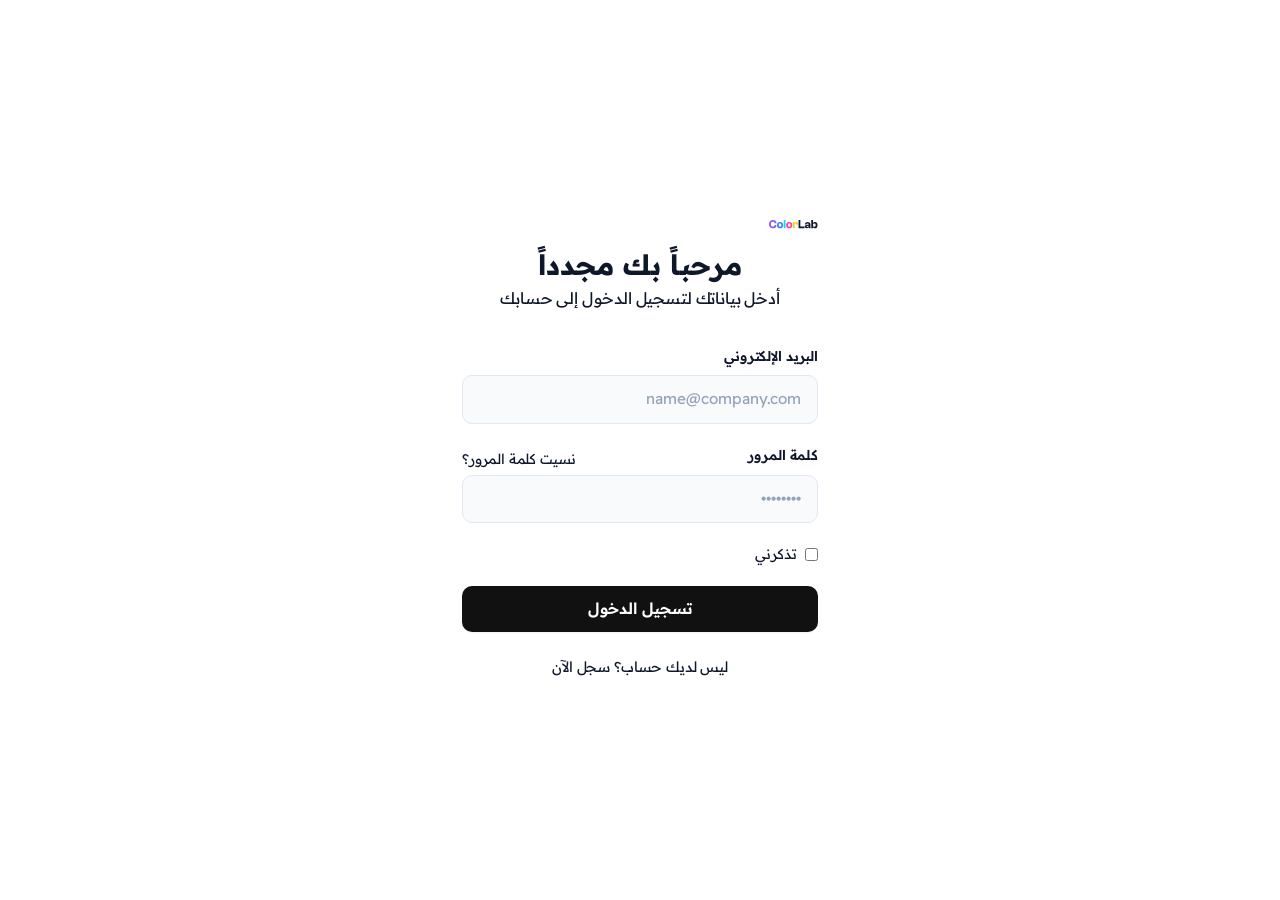
==== commit 0620f8a5: "remake the desgin system" ====
--- a/html/login.html
+++ b/html/login.html
@@ -6,7 +6,7 @@
     <title>تسجيل الدخول - كولور لاب</title>
     <link rel="preconnect" href="https://fonts.googleapis.com">
     <link rel="preconnect" href="https://fonts.gstatic.com" crossorigin>
-    <link href="https://fonts.googleapis.com/css2?family=Cairo:wght@400;500;600;700&family=Inter:wght@400;500;600;700&display=swap" rel="stylesheet">
+    <link href="https://fonts.googleapis.com/css2?family=Outfit:wght@100..900&family=Readex+Pro:wght@200..700&display=swap" rel="stylesheet">
     <link rel="stylesheet" href="../css/main.css">
     <link rel="stylesheet" href="../css/layout.css">
     <link rel="stylesheet" href="../css/components.css">
--- a/css/main.css
+++ b/css/main.css
@@ -1,66 +1,92 @@
 :root {
-/* ==========================================================================
-   Base CSS & Variables — ColorLab Design System
-   Inspired by Stripe, Linear, Vercel aesthetics.
-   ========================================================================== */
-
-  /* Brand Colors (Updated based on Logo Identity) */
-  --color-primary: #111111;
-  --color-primary-hover: #212121;
-  
-  /* Primary Brand Accent (the vibrant purple from logo) */
-  --color-accent: #7C3AED;
-  --color-accent-hover: #6D28D9;
-
-  /* Additional Identity Colors (from logo palette) */
-  --color-blue: #2563EB;
-  --color-cyan: #06B6D4;
-  --color-pink: #DB2777;
-  --color-yellow: #EAB308;
-
-  /* Hero CTA button uses the purple brand color */
-  --color-hero-cta: #7C3AED;
-  --color-hero-cta-hover: #6D28D9;
-
-  /* Neutral & Backgrounds */
-  --color-bg: #ffffff;
-  --color-bg-alt: #f9fafb;
-  --color-surface: #ffffff;
-
-  /* Typography Colors */
-  --color-text: #0f172a;
-  --color-text-muted: #64748b;
-  --color-text-light: #94a3b8;
-
-  /* Borders & Shadows */
-  --color-border: #e8eaed;
-  --color-border-hover: #c9d0d8;
-
-  /* Shadow scale — from barely-there to deep lift */
-  --shadow-xs:   0 1px 2px rgba(0, 0, 0, 0.05);
-  --shadow-sm:   0 1px 3px rgba(0, 0, 0, 0.07), 0 1px 2px rgba(0, 0, 0, 0.04);
-  --shadow-soft: 0 4px 16px rgba(0, 0, 0, 0.05), 0 1px 3px rgba(0, 0, 0, 0.04);
-  --shadow-md:   0 8px 24px rgba(0, 0, 0, 0.07), 0 2px 6px rgba(0, 0, 0, 0.04);
-  --shadow-hover: 0 20px 44px -8px rgba(0, 0, 0, 0.10), 0 8px 16px -4px rgba(0, 0, 0, 0.05);
-
-  /* Typography System */
-  --font-primary: "Inter", -apple-system, BlinkMacSystemFont, "Segoe UI", Roboto, "Helvetica Neue", Arial, sans-serif;
-  --font-arabic: "Cairo", "Inter", sans-serif;
-
-  /* Spacing & Radii */
+  /* ==========================================================================
+     Base CSS & Variables — ColorLab Pro Design System
+     Senior UI/UX Strategy: Minimal, Professional, Developer-focused.
+     ========================================================================== */
+
+  /* 1. Brand & Identity Colors */
+  --brand-primary: #111111;
+  --brand-accent: #7C3AED;      /* Vibrant Purple */
+  --brand-accent-soft: rgba(124, 58, 237, 0.1);
+  --brand-blue: #2563EB;
+  --brand-cyan: #06B6D4;
+  --brand-pink: #DB2777;
+  --brand-yellow: #EAB308;
+
+  /* 2. Neutral Palette (Modern Layers & Borders) */
+  --bg-main: #FFFFFF;
+  --bg-muted: #F8FAFC;
+  --bg-surface: #FFFFFF;
+  --bg-card: #FFFFFF;
+  --bg-interactive: #F1F5F9;
+
+  /* Unified Border System */
+  --border-width: 1px;
+  --border-main: #E2E8F0;
+  --border-subtle: rgba(0, 0, 0, 0.05);
+  --border-hover: rgba(124, 58, 237, 0.2);
+  --border-interactive: var(--brand-accent);
+  --border-focus: rgba(124, 58, 237, 0.4);
+
+  /* 3. Typography Colors */
+  --text-main: #0F172A;
+  --text-muted: #64748B;
+  --text-light: #94A3B8;
+  --text-inverse: #FFFFFF;
+
+  /* 4. Typography Scale (Minor Third) */
+  --text-hero: clamp(2.75rem, 6vw, 4.5rem);
+  --text-h1: 2.5rem;
+  --text-h2: 2rem;
+  --text-h3: 1.5rem;
+  --text-h4: 1.25rem;
+  --text-base: 1rem;
+  --text-sm: 0.875rem;
+  --text-xs: 0.75rem;
+
+  /* 5. 8px Grid Spacing System */
+  --s-1: 4px;
+  --s-2: 8px;
+  --s-3: 12px;
+  --s-4: 16px;
+  --s-6: 24px;
+  --s-8: 32px;
+  --s-10: 40px;
+  --s-12: 48px;
+  --s-16: 64px;
+  --s-20: 80px;
+
+  /* 6. Border Radius system (Aligned with UI Spec) */
   --radius-sm: 6px;
   --radius-md: 10px;
-  --radius-lg: 16px;
+  --radius-lg: 14px;
   --radius-xl: 24px;
-  --radius-full: 999px;
-
-  /* Layout */
-  --section-subtitle-max: 580px;
-
-  /* Transitions */
-  --transition-fast:   0.15s cubic-bezier(0.16, 1, 0.3, 1);
-  --transition-normal: 0.28s cubic-bezier(0.16, 1, 0.3, 1);
-  --transition-slow:   0.48s cubic-bezier(0.16, 1, 0.3, 1);
+  --radius-full: 9999px;
+
+  /* Shorthand Aliases */
+  --r-sm: var(--radius-sm);
+  --r-md: var(--radius-md);
+  --r-lg: var(--radius-lg);
+  --r-xl: var(--radius-xl);
+  --r-full: var(--radius-full);
+
+  /* 7. Elevation / Shadows (Premium Multi-layered) */
+  --shadow-sm: 0 1px 2px rgba(0,0,0,0.05);
+  --shadow-md: 0 4px 6px -1px rgba(0,0,0,0.05), 0 2px 4px -1px rgba(0,0,0,0.03);
+  --shadow-lg: 0 10px 15px -3px rgba(0,0,0,0.07), 0 4px 6px -2px rgba(0,0,0,0.04);
+  --shadow-xl: 0 20px 25px -5px rgba(0,0,0,0.08), 0 10px 10px -5px rgba(0,0,0,0.04);
+  --shadow-premium: 0 1px 1px rgba(0,0,0,0.05), 0 2px 2px rgba(0,0,0,0.05), 0 4px 4px rgba(0,0,0,0.05), 0 8px 8px rgba(0,0,0,0.05), 0 16px 16px rgba(0,0,0,0.05);
+
+  /* 8. Animations & Transitions */
+  --ease-in-out: cubic-bezier(0.4, 0, 0.2, 1);
+  --ease-out-expo: cubic-bezier(0.16, 1, 0.3, 1);
+  --transition-base: 0.3s var(--ease-out-expo);
+  --transition-relax: 0.5s var(--ease-out-expo);
+  --transition-fast: 0.15s var(--ease-out-expo);
+
+  /* Font Families */
+  --font-primary: "Outfit", -apple-system, BlinkMacSystemFont, "Segoe UI", Roboto, sans-serif;
+  --font-arabic: "Readex Pro", "Outfit", sans-serif;
 }
 
 /* Base Reset */
@@ -71,11 +97,11 @@
   margin: 0;
   padding: 0;
   scrollbar-width: thin;
-  scrollbar-color: var(--color-primary) transparent;
+  scrollbar-color: var(--brand-primary) transparent;
 }
 
 ::-webkit-scrollbar {
-  width: 8px;
+  width: 6px;
 }
 
 ::-webkit-scrollbar-track {
@@ -83,12 +109,12 @@
 }
 
 ::-webkit-scrollbar-thumb {
-  background: var(--color-primary);
-  border-radius: 10px;
+  background: var(--border-hover);
+  border-radius: var(--r-full);
 }
 
 ::-webkit-scrollbar-thumb:hover {
-  background: var(--color-primary-hover);
+  background: var(--text-light);
 }
 
 html {
@@ -97,8 +123,8 @@
 
 body {
   font-family: var(--font-primary);
-  background-color: var(--color-bg);
-  color: var(--color-text);
+  background-color: var(--bg-main);
+  color: var(--text-main);
   line-height: 1.6;
   -webkit-font-smoothing: antialiased;
   -moz-osx-font-smoothing: grayscale;
@@ -113,6 +139,7 @@
   font-family: inherit;
   font-size: inherit;
   line-height: inherit;
+  color: inherit;
 }
 
 [lang="ar"] body,
@@ -120,26 +147,25 @@
   font-family: var(--font-arabic);
 }
 
-/* Typography Extensions */
-h1,
-h2,
-h3,
-h4,
-h5,
-h6 {
-  line-height: 1.15;
+/* Typography Scale Implementation */
+h1 { font-size: var(--text-h1); }
+h2 { font-size: var(--text-h2); }
+h3 { font-size: var(--text-h3); }
+h4 { font-size: var(--text-h4); }
+
+h1, h2, h3, h4 {
+  line-height: 1.2;
   font-weight: 700;
-  color: var(--color-text);
+  color: var(--text-main);
   letter-spacing: -0.03em;
 }
 
 [lang="ar"] h1,
 [lang="ar"] h2,
 [lang="ar"] h3,
-[lang="ar"] h4,
-[lang="ar"] h5,
-[lang="ar"] h6 {
-  letter-spacing: 0; /* Reset letter spacing for Arabic fonts */
+[lang="ar"] h4 {
+  letter-spacing: 0;
+  line-height: 1.4;
 }
 
 a {
@@ -167,13 +193,6 @@
   text-align: right;
 }
 
-[dir="rtl"] .text-left {
-  text-align: right;
-}
-[dir="rtl"] .text-right {
-  text-align: left;
-}
-
 .text-muted {
   color: var(--color-text-muted);
 }
@@ -189,33 +208,30 @@
   background-color: var(--color-bg-alt);
 }
 
-/* Spacing Helpers */
-.mt-4 {
-  margin-top: 1rem;
-}
-.mt-6 {
-  margin-top: 1.5rem;
-}
-.mt-8 {
-  margin-top: 2rem;
-}
-.mt-12 {
-  margin-top: 3rem;
-}
-
-.pt-12 {
-  padding-top: 3rem;
-}
-.pb-12 {
-  padding-bottom: 3rem;
-}
-.p-8 {
-  padding: 2rem;
-}
-.px-4 {
-  padding-left: 1rem;
-  padding-right: 1rem;
-}
+/* Spacing Helpers (8px Grid) */
+.mt-1 { margin-top: var(--s-1); }
+.mt-2 { margin-top: var(--s-2); }
+.mt-4 { margin-top: var(--s-4); }
+.mt-6 { margin-top: var(--s-6); }
+.mt-8 { margin-top: var(--s-8); }
+.mt-12 { margin-top: var(--s-12); }
+.mt-16 { margin-top: var(--s-16); }
+
+.mb-1 { margin-bottom: var(--s-1); }
+.mb-2 { margin-bottom: var(--s-2); }
+.mb-4 { margin-bottom: var(--s-4); }
+.mb-6 { margin-bottom: var(--s-6); }
+.mb-8 { margin-bottom: var(--s-8); }
+
+.p-4 { padding: var(--s-4); }
+.p-6 { padding: var(--s-6); }
+.p-8 { padding: var(--s-8); }
+
+.px-4 { padding-left: var(--s-4); padding-right: var(--s-4); }
+.px-6 { padding-left: var(--s-6); padding-right: var(--s-6); }
+
+.py-12 { padding-top: var(--s-12); padding-bottom: var(--s-12); }
+.py-16 { padding-top: var(--s-16); padding-bottom: var(--s-16); }
 
 /* Display Helpers */
 .w-100 {
@@ -243,3 +259,7 @@
 .fade-in {
   animation: fadeIn 0.4s ease forwards;
 }
+
+[dir="rtl"] .rtl-flip {
+  transform: scaleX(-1);
+}
--- a/css/layout.css
+++ b/css/layout.css
@@ -5,9 +5,9 @@
 /* Universal Container */
 .container {
     width: 100%;
-    max-width: 1200px;
+    max-width: 1280px;
     margin: 0 auto;
-    padding: 0 2rem;
+    padding: 0 var(--s-6);
 }
 
 /* Flex Utilities */
@@ -26,7 +26,7 @@
 /* CSS Grid Engine */
 .grid {
     display: grid;
-    gap: 2rem;
+    gap: var(--s-8);
 }
 
 .grid-2 {
@@ -48,15 +48,15 @@
 
 /* Sections */
 .section-spacing {
-    padding: 7rem 0;
+    padding: var(--s-20) 0;
 }
 
 .section-spacing-sm {
-    padding: 4rem 0;
+    padding: var(--s-12) 0;
 }
 
 .section-divider {
-    border-top: 1px solid var(--color-border);
+    border-top: 1px solid var(--border-subtle);
 }
 
 /* Split Layout (50/50 side by side) */
@@ -89,22 +89,22 @@
 .app-layout {
     display: flex;
     min-height: 100vh;
-    padding-inline-start: 0;
-    transition: padding-inline-start 0.3s ease;
+    background-color: var(--bg-muted);
 }
 
 .sidebar {
-    background-color: var(--color-bg-alt);
-    border-inline-end: 1px solid var(--color-border);
-    padding: 2rem;
+    background-color: var(--bg-surface);
+    border-inline-end: 1px solid var(--border-subtle);
+    padding: var(--s-8);
     position: fixed;
     top: 0;
     inset-inline-start: 0;
-    width: 320px;
+    width: 340px;
     height: 100vh;
     overflow-y: auto;
     z-index: 1000;
-    transition: transform 0.3s ease;
+    transition: transform var(--transition-relax);
+    box-shadow: 4px 0 24px rgba(0,0,0,0.02);
 }
 
 /* RTL / LTR specific off-screen transforms */
@@ -116,14 +116,16 @@
 }
 
 .app-layout.sidebar-open {
-    padding-inline-start: 320px;
+    padding-inline-start: 340px;
 }
 
 .main-content {
-    padding: 2rem;
-    background-color: var(--color-bg);
+    padding: var(--s-8);
+    background-color: var(--bg-main);
     flex: 1;
-    min-width: 0; /* allows grid to shrink properly */
+    min-width: 0;
+    display: flex;
+    flex-direction: column;
 }
 
 /* Sidebar close button for mobile or general use */
@@ -131,5 +133,5 @@
     display: flex;
     justify-content: space-between;
     align-items: center;
-    margin-bottom: 2rem;
+    margin-bottom: var(--s-10);
 }
--- a/css/components.css
+++ b/css/components.css
@@ -71,79 +71,59 @@
   display: inline-flex;
   align-items: center;
   justify-content: center;
-  gap: 0.4em;
-  padding: 0.65rem 1.4rem;
+  gap: var(--s-2);
+  padding: 0.75rem 1.5rem;
   font-weight: 600;
-  font-size: 0.9rem;
-  border-radius: var(--radius-md);
+  font-size: var(--text-sm);
+  border-radius: var(--r-md);
   border: 1px solid transparent;
   cursor: pointer;
-  transition:
-    background-color var(--transition-fast),
-    box-shadow var(--transition-fast),
-    transform var(--transition-fast),
-    color var(--transition-fast),
-    border-color var(--transition-fast);
+  transition: all var(--transition-base);
   text-decoration: none;
   line-height: 1;
   white-space: nowrap;
-  letter-spacing: -0.01em;
 }
 
 /* Black / brand primary button */
 .btn-primary {
-  background-color: var(--color-primary);
-  color: #fff;
-  border-color: var(--color-primary);
-  box-shadow:
-    0 1px 2px rgba(0, 0, 0, 0.15),
-    inset 0 1px 0 rgba(255, 255, 255, 0.08);
+  background-color: var(--brand-primary);
+  color: var(--text-inverse);
+  box-shadow: var(--shadow-sm);
 }
 
 .btn-primary:hover {
-  background-color: var(--color-primary-hover);
-  color: #fff;
-  border-color: var(--color-primary-hover);
-  box-shadow:
-    0 4px 12px rgba(0, 0, 0, 0.15),
-    inset 0 1px 0 rgba(255, 255, 255, 0.08);
+  background-color: #000;
+  box-shadow: var(--shadow-md);
   transform: translateY(-1px);
 }
 
 /* Ghost / secondary button */
 .btn-secondary {
-  background-color: #fff;
-  color: var(--color-text);
-  border-color: var(--color-border);
+  background-color: var(--bg-surface);
+  color: var(--text-main);
+  border-color: var(--border-main);
   box-shadow: var(--shadow-sm);
 }
 
 .btn-secondary:hover {
-  background-color: var(--color-bg-alt);
-  border-color: var(--color-border-hover);
-  box-shadow: var(--shadow-soft);
-  color: var(--color-text);
+  background-color: var(--bg-muted);
+  border-color: var(--border-hover);
+  box-shadow: var(--shadow-md);
   transform: translateY(-1px);
 }
 
 /* Blue accent button — used for hero primary CTA */
 .btn-accent {
-  background-color: var(--color-hero-cta);
-  color: #fff;
-  border-color: var(--color-hero-cta);
-  box-shadow:
-    0 4px 16px rgba(26, 86, 255, 0.28),
-    inset 0 1px 0 rgba(255, 255, 255, 0.12);
+  background-color: var(--brand-accent);
+  color: var(--text-inverse);
+  box-shadow: 0 4px 14px 0 rgba(124, 58, 237, 0.3);
+  border-radius: var(--radius-md);
 }
 
 .btn-accent:hover {
-  background-color: var(--color-hero-cta-hover);
-  color: #fff;
-  border-color: var(--color-hero-cta-hover);
-  box-shadow:
-    0 6px 22px rgba(26, 86, 255, 0.35),
-    inset 0 1px 0 rgba(255, 255, 255, 0.12);
-  transform: translateY(-1px);
+  background-color: #6D28D9;
+  box-shadow: 0 6px 20px rgba(124, 58, 237, 0.4);
+  transform: translateY(-2px);
 }
 
 .btn-sm {
@@ -161,21 +141,55 @@
    ========================================================================== */
 
 .card {
-  background-color: var(--color-surface);
-  border-radius: var(--radius-lg);
-  border: 1px solid var(--color-border);
-  padding: 2rem;
-  box-shadow: var(--shadow-soft);
-  transition:
-    box-shadow var(--transition-normal),
-    transform var(--transition-normal),
-    border-color var(--transition-normal);
+  background-color: var(--bg-card);
+  border-radius: var(--r-xl);
+  border: 1px solid var(--border-subtle);
+  padding: var(--s-8);
+  box-shadow: var(--shadow-sm);
+  transition: all var(--transition-relax);
+  position: relative;
+  overflow: hidden;
+  display: flex;
+  flex-direction: column;
 }
 
 .card:hover {
-  box-shadow: var(--shadow-hover);
-  transform: translateY(-2px);
-  border-color: var(--color-border-hover);
+  transform: translateY(-8px);
+  box-shadow: var(--shadow-xl);
+  border-color: var(--border-hover);
+}
+
+.card::after {
+  content: "";
+  position: absolute;
+  inset: 0;
+  background: radial-gradient(
+    600px circle at var(--mouse-x, 0) var(--mouse-y, 0),
+    rgba(124, 58, 237, 0.03),
+    transparent 40%
+  );
+  z-index: 1;
+  pointer-events: none;
+  opacity: 0;
+  transition: opacity 0.5s;
+}
+
+.card:hover::after {
+  opacity: 1;
+}
+
+.card h3 {
+  font-size: var(--text-h4);
+  font-weight: 700;
+  margin-bottom: var(--s-2);
+  color: var(--text-main);
+  letter-spacing: -0.02em;
+}
+
+.card p {
+  font-size: var(--text-sm);
+  line-height: 1.6;
+  color: var(--text-muted);
 }
 
 /* ==========================================================================
@@ -185,27 +199,27 @@
 .badge {
   display: inline-flex;
   align-items: center;
-  gap: 0.4rem;
-  padding: 0.32rem 0.85rem;
-  border-radius: var(--radius-full);
-  font-size: 0.7rem;
+  gap: var(--s-2);
+  padding: 0.35rem 0.9rem;
+  border-radius: var(--r-full);
+  font-size: var(--text-xs);
   font-weight: 700;
   text-transform: uppercase;
-  letter-spacing: 0.08em;
-  background-color: #eff6ff;
-  color: var(--color-accent);
-  border: 1px solid #dbeafe;
-  margin-bottom: 1.25rem;
+  letter-spacing: 0.05em;
+  background-color: var(--brand-accent-soft);
+  color: var(--brand-accent);
+  border: 1px solid rgba(124, 58, 237, 0.15);
+  margin-bottom: var(--s-4);
 }
 
 .badge::before {
   content: "";
   display: inline-block;
-  width: 5px;
-  height: 5px;
+  width: 6px;
+  height: 6px;
   border-radius: 50%;
   background: currentColor;
-  opacity: 0.75;
+  opacity: 1;
   flex-shrink: 0;
 }
 
@@ -235,20 +249,20 @@
 }
 
 .hero-title {
-  font-size: clamp(2.75rem, 5.5vw, 4.25rem);
+  font-size: var(--text-hero);
   font-weight: 800;
   letter-spacing: -0.04em;
-  line-height: 1.05;
-  margin-bottom: 1.25rem;
-  color: var(--color-text);
+  line-height: 1.1;
+  margin-bottom: var(--s-4);
+  color: var(--text-main);
 }
 
 .hero-subtitle {
-  font-size: 1.1rem;
-  color: var(--color-text-muted);
-  max-width: 500px;
-  line-height: 1.75;
-  margin: 0 0 2.25rem;
+  font-size: var(--text-h4);
+  color: var(--text-muted);
+  max-width: 540px;
+  line-height: 1.6;
+  margin: 0 0 var(--s-8);
 }
 
 .hero-actions {
@@ -591,105 +605,55 @@
 
 .section-label {
   display: inline-block;
-  font-size: 0.72rem;
+  font-size: var(--text-xs);
   font-weight: 700;
   letter-spacing: 0.1em;
   text-transform: uppercase;
-  color: var(--color-accent);
-  margin-bottom: 0.875rem;
+  color: var(--brand-accent);
+  margin-bottom: var(--s-2);
 }
 
 .section-title {
-  font-size: clamp(2rem, 3.5vw, 2.75rem);
+  font-size: var(--text-h2);
   font-weight: 800;
   letter-spacing: -0.04em;
   line-height: 1.1;
-  margin-bottom: 1rem;
-  color: var(--color-text);
+  margin-bottom: var(--s-3);
+  color: var(--text-main);
 }
 
 .section-subtitle {
-  font-size: 1.05rem;
-  color: var(--color-text-muted);
-  max-width: var(--section-subtitle-max, 580px);
-  margin: 0 auto 3.5rem;
-  line-height: 1.72;
+  font-size: var(--text-base);
+  color: var(--text-muted);
+  max-width: 640px;
+  margin: 0 auto var(--s-16);
+  line-height: 1.6;
 }
 
 /* ==========================================================================
    8. SERVICE CARDS
    ========================================================================== */
-
-.service-card {
-  text-align: inherit;
-  padding: 2.25rem;
-  background: #fff;
-  border: 1px solid rgba(0, 0, 0, 0.07);
-  border-top: 3px solid transparent;
-  border-radius: var(--radius-lg);
-  box-shadow: var(--shadow-sm);
-  transition:
-    transform var(--transition-normal),
-    box-shadow var(--transition-normal),
-    border-top-color var(--transition-normal);
-}
-
-.service-card:hover {
-  border-top-color: var(--color-accent);
-  transform: translateY(-3px);
-  box-shadow: var(--shadow-md);
-}
+/* Service Card Specifics */
+.service-card:hover { border-top-color: var(--brand-accent); }
 
 .service-card h3 {
-  font-size: 1.05rem;
-  font-weight: 700;
-  margin-bottom: 0.65rem;
+  font-size: var(--text-h4);
+  font-weight: 700;
+  margin-bottom: var(--s-2);
+  color: var(--text-main);
   letter-spacing: -0.02em;
-  color: var(--color-text);
 }
 
 .service-card p {
-  font-size: 0.9rem;
-  line-height: 1.7;
-  color: var(--color-text-muted);
+  font-size: var(--text-sm);
+  line-height: 1.6;
+  color: var(--text-muted);
 }
 
 /* ==========================================================================
    9. FEATURE CARDS
    ========================================================================== */
-
-.feature-card {
-  text-align: inherit;
-  padding: 2.25rem;
-  background: #fff;
-  border: 1px solid rgba(0, 0, 0, 0.07);
-  border-radius: var(--radius-lg);
-  box-shadow: var(--shadow-sm);
-  transition:
-    transform var(--transition-normal),
-    box-shadow var(--transition-normal),
-    border-color var(--transition-normal);
-}
-
-.feature-card:hover {
-  transform: translateY(-3px);
-  box-shadow: var(--shadow-md);
-  border-color: rgba(0, 0, 0, 0.1);
-}
-
-.feature-card h3 {
-  font-size: 1.05rem;
-  font-weight: 700;
-  margin-bottom: 0.6rem;
-  color: var(--color-text);
-  letter-spacing: -0.02em;
-}
-
-.feature-card p {
-  font-size: 0.9rem;
-  line-height: 1.7;
-  color: var(--color-text-muted);
-}
+/* Feature Card specifics - layout and spacing already in base .card */
 
 /* ==========================================================================
    10. ICON BOX
@@ -699,18 +663,23 @@
   display: inline-flex;
   align-items: center;
   justify-content: center;
-  width: 44px;
-  height: 44px;
-  border-radius: 12px;
-  background: #f3f4f6;
-  color: #555;
-  margin-bottom: 1.5rem;
+  width: 52px;
+  height: 52px;
+  border-radius: 14px;
+  background: var(--bg-muted);
+  color: var(--brand-accent);
+  margin-bottom: var(--s-6);
   flex-shrink: 0;
-}
-
-.icon-box.accent {
-  background: #eff6ff;
-  color: var(--color-accent);
+  transition: all var(--transition-base);
+  border: 1px solid var(--border-subtle);
+}
+
+.card:hover .icon-box {
+  transform: scale(1.1) rotate(-4deg);
+  background: var(--brand-accent);
+  color: #fff;
+  border-color: transparent;
+  box-shadow: 0 8px 20px -4px var(--brand-accent);
 }
 
 /* ==========================================================================
@@ -755,8 +724,8 @@
 
 .pricing-grid {
   display: grid;
-  gap: 1.5rem;
-  margin-top: 3rem;
+  gap: var(--s-6);
+  margin-top: var(--s-10);
   align-items: start;
 }
 
@@ -767,33 +736,53 @@
 }
 
 .pricing-card {
-  background: #fff;
-  border: 1px solid var(--color-border);
-  border-radius: var(--radius-lg);
-  padding: 2.25rem;
-  display: flex;
-  flex-direction: column;
-  position: relative;
-  transition:
-    transform var(--transition-normal),
-    box-shadow var(--transition-normal),
-    border-color var(--transition-normal);
-  box-shadow: var(--shadow-soft);
-}
-
-.pricing-card:hover {
-  transform: translateY(-3px);
-  box-shadow: var(--shadow-hover);
+  /* Inherits foundational premium styles from .card */
 }
 
 .pricing-card.popular {
-  border: 2px solid var(--color-accent);
-  box-shadow: var(--shadow-hover);
-  transform: translateY(-6px);
+  border: 2px solid var(--brand-accent);
+  box-shadow: 0 12px 40px -8px rgba(124, 58, 237, 0.2);
 }
 
 .pricing-card.popular:hover {
-  transform: translateY(-9px);
+  transform: translateY(-12px) scale(1.02);
+}
+
+.pricing-header h3 {
+  font-size: var(--text-h3);
+  margin-bottom: var(--s-2);
+}
+
+.pricing-price {
+  font-size: 2.5rem;
+  font-weight: 800;
+  margin: var(--s-6) 0;
+  letter-spacing: -0.05em;
+}
+
+.pricing-price span {
+  font-size: var(--text-sm);
+  font-weight: 500;
+  color: var(--text-muted);
+}
+
+.pricing-features {
+  margin-bottom: var(--s-8);
+}
+
+.pricing-features li {
+  display: flex;
+  align-items: center;
+  gap: var(--s-2);
+  font-size: var(--text-sm);
+  color: var(--text-muted);
+  margin-bottom: var(--s-3);
+}
+
+.pricing-features .icon {
+  width: 18px;
+  height: 18px;
+  color: var(--brand-accent);
 }
 
 .pricing-card.popular::before {
@@ -906,8 +895,8 @@
 
 .testimonials-grid {
   display: grid;
-  gap: 1.5rem;
-  margin-top: 3rem;
+  gap: var(--s-6);
+  margin-top: var(--s-10);
 }
 
 @media (min-width: 768px) {
@@ -917,24 +906,7 @@
 }
 
 .testimonial-card {
-  background: #fff;
-  border: 1px solid var(--color-border);
-  border-radius: var(--radius-lg);
-  padding: 2rem;
-  text-align: left;
-  box-shadow: var(--shadow-soft);
-  transition:
-    box-shadow var(--transition-normal),
-    border-color var(--transition-normal),
-    transform var(--transition-normal);
-  position: relative;
-  overflow: hidden;
-}
-
-.testimonial-card:hover {
-  box-shadow: var(--shadow-md);
-  border-color: var(--color-border-hover);
-  transform: translateY(-2px);
+  /* Inherits unified premium styles from .card */
 }
 
 .testimonial-card::before {
@@ -953,18 +925,17 @@
 .testimonial-stars {
   display: flex;
   gap: 2px;
-  margin-bottom: 1rem;
-  color: #f59e0b;
-  font-size: 0.8rem;
+  margin-bottom: var(--s-4);
+  color: var(--brand-yellow);
+  font-size: var(--text-base);
 }
 
 .testimonial-content {
-  font-size: 0.95rem;
-  color: var(--color-text);
-  margin-bottom: 1.5rem;
-  font-style: normal;
-  line-height: 1.8;
-  font-weight: 400;
+  font-size: var(--text-base);
+  color: var(--text-main);
+  margin-bottom: var(--s-6);
+  font-style: italic;
+  line-height: 1.6;
 }
 
 .testimonial-author {
@@ -1010,7 +981,7 @@
 
 .form-group {
   margin-bottom: 1.25rem;
-  text-align: left;
+  text-align: start;
   position: relative;
 }
 
@@ -1028,26 +999,23 @@
   padding: 0.75rem 1rem;
   font-size: 0.95rem;
   font-family: inherit;
-  background: var(--color-bg-alt);
-  border: 1px solid var(--color-border);
+  background: var(--bg-muted);
+  border: var(--border-width) solid var(--border-main);
   border-radius: var(--radius-md);
-  color: var(--color-text);
-  transition:
-    border-color var(--transition-fast),
-    box-shadow var(--transition-fast),
-    background var(--transition-fast);
+  color: var(--text-main);
+  transition: all var(--transition-base);
   line-height: 1.5;
 }
 
 .form-control::placeholder {
-  color: var(--color-text-light);
+  color: var(--text-light);
 }
 
 .form-control:focus {
   outline: none;
   background: #fff;
-  border-color: rgba(26, 86, 255, 0.5);
-  box-shadow: 0 0 0 3px rgba(26, 86, 255, 0.09);
+  border-color: var(--border-interactive);
+  box-shadow: 0 0 0 4px var(--border-focus);
 }
 
 textarea.form-control {
@@ -1071,7 +1039,7 @@
 }
 
 .contact-info {
-  text-align: left;
+  text-align: start;
 }
 
 .info-item {
@@ -1195,19 +1163,17 @@
 }
 
 .faq-card {
-  background: #fff;
-  border: 1px solid var(--color-border);
-  border-radius: var(--radius-md);
-  margin-bottom: 0.65rem;
+  background: var(--bg-card);
+  border: 1px solid var(--border-subtle);
+  border-radius: var(--r-md);
+  margin-bottom: var(--s-3);
   overflow: hidden;
-  transition:
-    box-shadow var(--transition-normal),
-    border-color var(--transition-normal);
+  transition: all var(--transition-base);
 }
 
 .faq-card:hover {
-  border-color: var(--color-border-hover);
-  box-shadow: var(--shadow-soft);
+  border-color: var(--border-hover);
+  box-shadow: var(--shadow-md);
 }
 
 .faq-header {
@@ -1284,77 +1250,73 @@
    ========================================================================== */
 
 .footer {
-  background: var(--color-bg-alt);
+  background: var(--bg-muted);
+  padding-top: var(--s-20);
+  padding-bottom: var(--s-12);
+  border-top: 1px solid var(--border-subtle);
 }
 
 .footer-top {
   display: grid;
-  gap: 2.5rem;
-  text-align: left;
-  padding-bottom: 3.5rem;
-  border-bottom: 1px solid var(--color-border);
+  gap: var(--s-12);
+  margin-bottom: var(--s-16);
 }
 
 @media (min-width: 768px) {
   .footer-top {
-    grid-template-columns: 2fr 1fr 1fr 1fr;
+    grid-template-columns: 2.5fr 1fr 1fr 1fr;
   }
+}
+
+.footer-col h5 {
+  font-size: var(--text-xs);
+  font-weight: 700;
+  text-transform: uppercase;
+  letter-spacing: 0.1em;
+  color: var(--text-main);
+  margin-bottom: var(--s-4);
+}
+
+.footer-links {
+  display: flex;
+  flex-direction: column;
+  gap: var(--s-2);
+}
+
+.footer-links a {
+  color: var(--text-muted);
+  font-size: var(--text-sm);
+  transition: all var(--transition-base);
+}
+
+.footer-links a:hover {
+  color: var(--brand-accent);
+  transform: translateX(-4px);
+}
+
+[dir="rtl"] .footer-links a:hover {
+  transform: translateX(4px);
+}
+
+.footer-bottom {
+  padding-top: var(--s-8);
+  border-top: 1px solid var(--border-subtle);
+  display: flex;
+  flex-direction: column;
+  gap: var(--s-4);
+  align-items: center;
+}
+
+@media (min-width: 768px) {
   .footer-bottom {
     flex-direction: row;
     justify-content: space-between;
   }
 }
 
-.footer-col .footer-brand .logo {
-  margin-bottom: 10px;
-}
-
-.footer-col h5 {
-  font-size: 0.75rem;
-  font-weight: 700;
-  text-transform: uppercase;
-  letter-spacing: 0.09em;
-  color: var(--color-text);
-  margin-bottom: 1.1rem;
-}
-
-.footer-links li {
-  margin-bottom: 0.6rem;
-}
-
-.footer-links a {
-  color: var(--color-text-muted);
-  font-size: 0.875rem;
-  transition: color var(--transition-fast);
-  display: inline-block;
-}
-
-.footer-links a:hover {
-  color: var(--color-text);
-}
-
-.footer-bottom {
-  padding-top: 1.75rem;
-  display: flex;
-  flex-direction: column;
-  align-items: center;
-  gap: 1rem;
-}
-
 .footer-bottom-links {
   display: flex;
-  gap: 1.5rem;
-  align-items: center;
-}
-
-.footer-bottom-links a {
-  color: var(--color-text-muted);
-  font-size: 0.8rem;
-  transition: color var(--transition-fast);
-}
-
-.footer-bottom-links a:hover {
-  color: var(--color-text);
+  gap: var(--s-6);
 }
 
 /* ==========================================================================
--- a/css/polish.css
+++ b/css/polish.css
@@ -15,12 +15,12 @@
 }
 
 p {
-    color: var(--color-text-muted);
+    color: var(--text-muted);
     line-height: 1.78;
 }
 
 strong {
-    color: var(--color-text);
+    color: var(--text-main);
     font-weight: 600;
 }
 
@@ -54,7 +54,7 @@
     left: 0;
     width: 0;
     height: 1.5px;
-    background: var(--color-text);
+    background: var(--text-main);
     transition: width var(--transition-normal);
     border-radius: 2px;
 }
@@ -65,7 +65,7 @@
 }
 
 .nav-link.active {
-    color: var(--color-text);
+    color: var(--text-main);
 }
 
 
@@ -105,7 +105,7 @@
 /* Title mark highlight */
 .hero-title mark {
     background: none;
-    color: var(--color-accent);
+    color: var(--brand-accent);
 }
 
 .hero-title {
@@ -114,12 +114,12 @@
     letter-spacing: -0.04em;
     line-height: 1.05;
     margin-bottom: 1.5rem;
-    color: var(--color-text);
+    color: var(--text-main);
 }
 
 .hero-subtitle {
     font-size: 1.125rem;
-    color: var(--color-text-muted);
+    color: var(--text-muted);
     max-width: 440px;
     line-height: 1.75;
     margin-bottom: 2.5rem;
@@ -128,7 +128,7 @@
 /* Accent keyword highlight in hero heading */
 .hero-title mark {
     background: none;
-    color: var(--color-accent);
+    color: var(--brand-accent);
 }
 
 
@@ -142,7 +142,7 @@
     font-weight: 700;
     letter-spacing: 0.1em;
     text-transform: uppercase;
-    color: var(--color-accent);
+    color: var(--brand-accent);
     margin-bottom: 0.875rem;
 }
 
@@ -152,12 +152,12 @@
     letter-spacing: -0.04em;
     line-height: 1.1;
     margin-bottom: 1rem;
-    color: var(--color-text);
+    color: var(--text-main);
 }
 
 .section-subtitle {
     font-size: 1.05rem;
-    color: var(--color-text-muted);
+    color: var(--text-muted);
     max-width: var(--section-subtitle-max, 580px);
     line-height: 1.72;
     margin: 0 auto 3.5rem;
@@ -178,9 +178,9 @@
     font-weight: 700;
     text-transform: uppercase;
     letter-spacing: 0.07em;
-    background-color: #f0f4ff;
-    color: var(--color-accent);
-    border: 1px solid #dbeafe;
+    background-color: var(--brand-accent-soft);
+    color: var(--brand-accent);
+    border: 1px solid var(--border-hover);
     margin-bottom: 1.25rem;
 }
 
@@ -195,104 +195,21 @@
 }
 
 
-/* --------------------------------------------------------------------------
-   6. CARDS — Soft, minimal, premium
-   -------------------------------------------------------------------------- */
-
-.card {
-    border-radius: var(--radius-lg);
-    border-color: rgba(0, 0, 0, 0.06);
-}
+
 
 
 /* --------------------------------------------------------------------------
    7. FEATURE CARDS — Refined structure
    -------------------------------------------------------------------------- */
 
-.feature-card {
-    padding: 2.25rem;
-    text-align: left;
-    background: #fff;
-    border: 1px solid rgba(0, 0, 0, 0.06);
-    border-radius: var(--radius-lg);
-    box-shadow: 0 1px 3px rgba(0, 0, 0, 0.04), 0 1px 2px rgba(0, 0, 0, 0.02);
-    transition: transform var(--transition-normal), box-shadow var(--transition-normal), border-color var(--transition-normal);
-}
-
-.feature-card:hover {
-    transform: translateY(-3px);
-    box-shadow: 0 12px 28px -6px rgba(0, 0, 0, 0.08), 0 4px 8px rgba(0, 0, 0, 0.03);
-    border-color: rgba(0, 0, 0, 0.1);
-}
-
-.feature-card h3 {
-    font-size: 1.05rem;
-    font-weight: 700;
-    margin-bottom: 0.6rem;
-    color: var(--color-text);
-    letter-spacing: -0.02em;
-}
-
-.feature-card p {
-    font-size: 0.9rem;
-    line-height: 1.65;
-    color: var(--color-text-muted);
-}
-
-.feature-icon {
-    width: 44px;
-    height: 44px;
-    background: #f5f5f5;
-    border-radius: 10px;
-    display: flex;
-    align-items: center;
-    justify-content: center;
-    margin-bottom: 1.5rem;
-    font-size: inherit;
-}
+/* feature-card, service-card, etc. now leverage the unified .card class */
 
 
 /* --------------------------------------------------------------------------
    8. SERVICE CARDS — Left-aligned with subtle accent line
    -------------------------------------------------------------------------- */
 
-.service-card {
-    text-align: left;
-    padding: 2.25rem;
-    background: #fff;
-    border: 1px solid rgba(0, 0, 0, 0.06);
-    border-top: 3px solid transparent;
-    transition: transform var(--transition-normal), box-shadow var(--transition-normal), border-top-color var(--transition-normal);
-}
-
-.service-card:hover {
-    border-top-color: var(--color-accent);
-    transform: translateY(-3px);
-    box-shadow: 0 12px 28px -6px rgba(0, 0, 0, 0.07);
-}
-
-.service-icon {
-    width: 42px;
-    height: 42px;
-    background: #f0f4ff;
-    border-radius: 10px;
-    display: flex;
-    align-items: center;
-    justify-content: center;
-    margin-bottom: 1.5rem;
-}
-
-.service-card h3 {
-    font-size: 1.05rem;
-    font-weight: 700;
-    margin-bottom: 0.65rem;
-    letter-spacing: -0.02em;
-}
-
-.service-card p {
-    font-size: 0.9rem;
-    line-height: 1.65;
-}
+/* service-card styles integrated into components.css */
 
 
 /* --------------------------------------------------------------------------
@@ -332,17 +249,17 @@
     width: 68px;
     height: 68px;
     background: #fff;
-    border: 1.5px solid var(--color-border);
+    border: 1.5px solid var(--border-main);
     border-radius: 20px;
     display: flex;
     align-items: center;
     justify-content: center;
-    color: var(--color-accent);
+    color: var(--brand-accent);
     box-shadow: 0 2px 8px rgba(0,0,0,0.06);
     transition:
-        transform var(--transition-normal),
-        box-shadow var(--transition-normal),
-        border-color var(--transition-normal);
+        transform var(--transition-base),
+        box-shadow var(--transition-base),
+        border-color var(--transition-base);
     position: relative;
     z-index: 1;
 }
@@ -359,7 +276,7 @@
     left: -6px;
     width: 30px;
     height: 30px;
-    background: var(--color-accent);
+    background: var(--brand-accent);
     color: #fff;
     border-radius: 50%;
     display: flex;
@@ -371,21 +288,21 @@
     z-index: 2;
     line-height: 1;
     letter-spacing: 0;
-    border: 2px solid var(--color-bg-alt);
+    border: 2px solid var(--bg-card);
 }
 
 .step-card h4 {
     font-size: 1.15rem;
     font-weight: 700;
     margin-bottom: 0.65rem;
-    color: var(--color-text);
+    color: var(--text-main);
     letter-spacing: -0.02em;
 }
 
 .step-card p {
     font-size: 0.9rem;
     line-height: 1.7;
-    color: var(--color-text-muted);
+    color: var(--text-muted);
     max-width: 220px;
     margin: 0 auto;
 }
@@ -396,7 +313,7 @@
     align-items: center;
     justify-content: center;
     padding-top: 2rem; /* align with icon center */
-    color: var(--color-border);
+    color: var(--border-main);
     width: 60px;
     flex-shrink: 0;
 }
@@ -456,7 +373,7 @@
     backdrop-filter: blur(12px);
     -webkit-backdrop-filter: blur(12px);
     padding: 4.5rem 3rem;
-    border-radius: var(--radius-xl);
+    border-radius: var(--r-xl);
     text-align: center;
     color: white;
     position: relative;
@@ -485,7 +402,7 @@
     font-weight: 700;
     font-size: 0.975rem;
     padding: 0.9rem 2.25rem;
-    border-radius: var(--radius-md);
+    border-radius: var(--r-md);
 }
 
 .offers .btn-primary:hover {
@@ -513,30 +430,11 @@
     }
 }
 
-.pricing-card {
-    background: #fff;
-    border: 1px solid var(--color-border);
-    border-radius: var(--radius-lg);
-    padding: 2rem;
-    display: flex;
-    flex-direction: column;
-    gap: 0;
-    position: relative;
-    transition:
-        transform var(--transition-normal),
-        box-shadow var(--transition-normal);
-    box-shadow: var(--shadow-soft);
-    text-align: left;
-}
-
-.pricing-card:hover {
-    transform: translateY(-4px);
-    box-shadow: var(--shadow-hover);
-}
+/* pricing-card styles integrated into components.css */
 
 /* Popular card — accented border + elevated */
 .pricing-card.popular {
-    border: 2px solid var(--color-accent);
+    border: 2px solid var(--brand-accent);
     box-shadow: 0 8px 32px -4px rgba(124,58,237,0.18);
     transform: translateY(-8px);
     background: linear-gradient(160deg, #fff 80%, #f5f0ff 100%);
@@ -554,10 +452,10 @@
     top: -1px;
     left: 50%;
     transform: translate(-50%, -50%);
-    background: var(--color-accent);
+    background: var(--brand-accent);
     color: #fff;
     padding: 0.3rem 1rem;
-    border-radius: var(--radius-full);
+    border-radius: var(--r-full);
     font-size: 0.68rem;
     font-weight: 700;
     letter-spacing: 0.07em;
@@ -574,13 +472,13 @@
     font-size: 1rem;
     font-weight: 700;
     letter-spacing: -0.02em;
-    color: var(--color-text);
+    color: var(--text-main);
     margin-bottom: 0.3rem;
 }
 
 .pricing-header p {
     font-size: 0.85rem;
-    color: var(--color-text-muted);
+    color: var(--text-muted);
     line-height: 1.5;
     margin: 0;
 }
@@ -588,7 +486,7 @@
 .pricing-price {
     font-size: 3rem;
     font-weight: 800;
-    color: var(--color-text);
+    color: var(--text-main);
     margin: 1.25rem 0;
     letter-spacing: -0.04em;
     line-height: 1;
@@ -601,19 +499,19 @@
     font-size: 1.2rem;
     font-weight: 700;
     margin-bottom: 0.4rem;
-    color: var(--color-text-muted);
+    color: var(--text-muted);
 }
 
 .pricing-price span {
     font-size: 0.85rem;
     font-weight: 400;
-    color: var(--color-text-light);
+    color: var(--text-light);
     margin-bottom: 0.3rem;
 }
 
 .pricing-divider {
     border: none;
-    border-top: 1px solid var(--color-border);
+    border-top: 1px solid var(--border-main);
     margin: 1.25rem 0;
 }
 
@@ -632,7 +530,7 @@
     align-items: center;
     gap: 0.6rem;
     font-size: 0.9rem;
-    color: var(--color-text-muted);
+    color: var(--text-muted);
     line-height: 1.4;
 }
 
@@ -646,7 +544,7 @@
 
 /* Popular card check icons get accent color */
 .pricing-card.popular .pricing-features li .icon {
-    color: var(--color-accent);
+    color: var(--brand-accent);
 }
 
 /* CTA button always at bottom */
@@ -656,17 +554,17 @@
 
 /* Accent button for popular card */
 .btn-accent {
-    background-color: var(--color-accent);
+    background-color: var(--brand-accent);
     color: #fff;
-    border-color: var(--color-accent);
+    border-color: var(--brand-accent);
     box-shadow: 0 4px 16px rgba(124,58,237,0.28);
 }
 
 .btn-accent:hover {
-    background-color: var(--color-accent-hover);
-    border-color: var(--color-accent-hover);
+    background-color: #6D28D9;
+    border-color: #6D28D9;
     box-shadow: 0 6px 24px rgba(124,58,237,0.38);
-    transform: translateY(-1px);
+    transform: translateY(-2px);
     color: #fff;
 }
 
@@ -706,14 +604,14 @@
     font-size: 5rem;
     line-height: 1;
     font-family: Georgia, serif;
-    color: var(--color-text);
+    color: var(--text-main);
     opacity: 0.05;
     pointer-events: none;
 }
 
 .testimonial-content {
     font-size: 0.975rem;
-    color: var(--color-text);
+    color: var(--text-main);
     margin-bottom: 1.75rem;
     font-style: normal;
     line-height: 1.75;
@@ -734,7 +632,7 @@
     border-radius: 50%;
     overflow: hidden;
     flex-shrink: 0;
-    border: 2px solid var(--color-border);
+    border: 2px solid var(--border-main);
 }
 
 .author-avatar img {
@@ -746,13 +644,13 @@
 .author-info h5 {
     font-size: 0.9rem;
     font-weight: 700;
-    color: var(--color-text);
+    color: var(--text-main);
     letter-spacing: -0.01em;
 }
 
 .author-info p {
     font-size: 0.8rem;
-    color: var(--color-text-light);
+    color: var(--text-light);
     line-height: 1.4;
 }
 
@@ -764,7 +662,7 @@
 .about .split-text p {
     font-size: 1rem;
     line-height: 1.8;
-    color: var(--color-text-muted);
+    color: var(--text-muted);
     margin-top: 1rem;
 }
 
@@ -789,23 +687,23 @@
 .form-label {
     font-size: 0.85rem;
     font-weight: 600;
-    color: var(--color-text);
+    color: var(--text-main);
     margin-bottom: 0.5rem;
     letter-spacing: -0.01em;
 }
 
 .form-control {
-    background: var(--color-bg-alt);
-    border: 1px solid var(--color-border);
-    border-radius: var(--radius-md);
+    background: var(--bg-muted);
+    border: 1px solid var(--border-main);
+    border-radius: var(--r-md);
     padding: 0.75rem 1rem;
     font-size: 0.95rem;
-    color: var(--color-text);
+    color: var(--text-main);
     transition: all var(--transition-fast);
 }
 
 .form-control::placeholder {
-    color: var(--color-text-light);
+    color: var(--text-light);
 }
 
 .form-control:focus {
@@ -836,12 +734,12 @@
 
 .info-text p {
     font-size: 0.875rem;
-    color: var(--color-text-muted);
+    color: var(--text-muted);
 }
 
 .map-placeholder {
     background: #f5f5f5;
-    border-radius: var(--radius-md);
+    border-radius: var(--r-md);
     border-color: rgba(0, 0, 0, 0.06);
     height: 280px;
     cursor: pointer;
@@ -853,7 +751,7 @@
 
 .map-placeholder::after {
     content: '📍 Click to load map';
-    color: var(--color-text-light);
+    color: var(--text-light);
     font-size: 0.875rem;
     font-weight: 500;
 }
@@ -873,7 +771,7 @@
 }
 
 .faq-card {
-    border-radius: var(--radius-md) !important;
+    border-radius: var(--r-md) !important;
     margin-bottom: 0.75rem !important;
     overflow: hidden;
 }
@@ -897,7 +795,7 @@
 }
 
 .faq-card.open .faq-header {
-    border-bottom: 1px solid var(--color-border);
+    border-bottom: 1px solid var(--border-main);
 }
 
 .faq-content {
@@ -924,7 +822,7 @@
    -------------------------------------------------------------------------- */
 
 .footer {
-    background: var(--color-bg-alt);
+    background: var(--bg-muted);
 }
 
 .footer-col h5 {
@@ -932,19 +830,19 @@
     font-weight: 700;
     text-transform: uppercase;
     letter-spacing: 0.08em;
-    color: var(--color-text);
+    color: var(--text-main);
     margin-bottom: 1.25rem;
 }
 
 .footer-links a {
     font-size: 0.875rem;
-    color: var(--color-text-muted);
+    color: var(--text-muted);
     display: inline-block;
     transition: color var(--transition-fast), transform var(--transition-fast);
 }
 
 .footer-links a:hover {
-    color: var(--color-text);
+    color: var(--text-main);
     transform: translateX(2px);
 }
 
@@ -960,7 +858,7 @@
 
 .footer-bottom {
     font-size: 0.8rem;
-    color: var(--color-text-light);
+    color: var(--text-light);
 }
 
 
@@ -1004,7 +902,7 @@
 }
 
 .text-accent {
-    color: var(--color-accent);
+    color: var(--brand-accent);
 }
 
 .text-sm {
@@ -1026,7 +924,7 @@
 /* Selection color */
 ::selection {
     background: rgba(26, 86, 255, 0.15);
-    color: var(--color-text);
+    color: var(--text-main);
 }
 
 
--- a/css/responsive.css
+++ b/css/responsive.css
@@ -119,7 +119,7 @@
         backdrop-filter: blur(20px);
         -webkit-backdrop-filter: blur(20px);
         padding: 1.5rem;
-        border-top: 1px solid var(--color-border);
+        border-top: 1px solid var(--border-main);
         z-index: 99;
         gap: 0;
         overflow-y: auto;
@@ -141,8 +141,8 @@
         padding: 1rem 0;
         font-size: 1.1rem;
         font-weight: 500;
-        color: var(--color-text);
-        border-bottom: 1px solid var(--color-border);
+        color: var(--text-main);
+        border-bottom: 1px solid var(--border-main);
         text-decoration: none;
         opacity: 1;
         transform: none;
@@ -154,7 +154,7 @@
     }
 
     .mobile-nav .nav-link:hover {
-        color: var(--color-text-muted);
+        color: var(--text-muted);
     }
 
     .mobile-nav .btn {
@@ -166,7 +166,7 @@
     /* --- HERO --- */
     .hero {
         padding: 5rem 0 4rem;
-        text-align: center;
+        text-align: inherit;
     }
 
     .split-layout {
@@ -175,7 +175,7 @@
     }
 
     .split-text {
-        text-align: center;
+        text-align: inherit;
     }
 
     .hero-subtitle {
@@ -254,7 +254,8 @@
     .footer-top {
         grid-template-columns: 1fr 1fr !important;
         gap: 2.5rem;
-        text-align: left;
+        text-align: inherit;
+        border-bottom: 1px solid var(--border-main);
     }
 
     .footer-col:first-child {
@@ -705,7 +706,7 @@
 @media (max-width: 575px) {
     .login-card {
         padding: 1.5rem 1.25rem !important;
-        border-radius: var(--radius-md);
+        border-radius: var(--r-md);
     }
 
     .login-header h2 {
@@ -838,9 +839,9 @@
     grid-template-columns: 2fr 1fr 1fr 1fr;
     gap: 3rem;
     padding-bottom: 3rem;
-    border-bottom: 1px solid var(--color-border);
+    border-bottom: 1px solid var(--border-main);
     margin-bottom: 2rem;
-    text-align: left;
+    text-align: start;
 }
 
 .footer-top h5 {
@@ -848,7 +849,7 @@
     font-weight: 700;
     letter-spacing: 0.1em;
     text-transform: uppercase;
-    color: var(--color-text);
+    color: var(--text-main);
     margin-bottom: 1.25rem;
 }
 
@@ -863,13 +864,13 @@
 
 .footer-links a {
     font-size: 0.875rem;
-    color: var(--color-text-muted);
+    color: var(--text-muted);
     text-decoration: none;
     transition: color 180ms ease;
 }
 
 .footer-links a:hover {
-    color: var(--color-text);
+    color: var(--text-main);
 }
 
 .footer-brand p {
@@ -893,13 +894,13 @@
 
 .footer-bottom-links a {
     font-size: 0.8rem;
-    color: var(--color-text-light);
+    color: var(--text-light);
     text-decoration: none;
     transition: color 180ms ease;
 }
 
 .footer-bottom-links a:hover {
-    color: var(--color-text-muted);
+    color: var(--text-muted);
 }
 
 /* Tablet footer: 2 columns */
@@ -940,7 +941,7 @@
     bottom: 1.5rem;
     left: 50%;
     transform: translateX(-50%);
-    background: var(--color-text);
+    background: var(--text-main);
     color: #fff;
     border: none;
     border-radius: 50px;
@@ -1009,7 +1010,7 @@
     font-weight: 700;
     letter-spacing: 0.12em;
     text-transform: uppercase;
-    color: var(--color-accent);
+    color: var(--brand-accent);
     margin-bottom: 0.75rem;
 }
 
@@ -1022,7 +1023,7 @@
     display: block;
     font-size: clamp(3rem, 6vw, 4.5rem);
     font-weight: 900;
-    color: var(--color-text);
+    color: var(--text-main);
     opacity: 0.05;
     line-height: 1;
     margin-bottom: 0.5rem; /* fixed: no negative margin */
@@ -1042,7 +1043,7 @@
     display: flex;
     align-items: center;
     justify-content: center;
-    background: var(--color-bg-alt);
+    background: var(--bg-muted);
 }
 
 .about-visual-inner {
@@ -1054,7 +1055,7 @@
     font-weight: 600;
     text-transform: uppercase;
     letter-spacing: 0.09em;
-    color: var(--color-text-light);
+    color: var(--text-light);
     margin-bottom: 1.25rem;
     text-align: center;
 }
